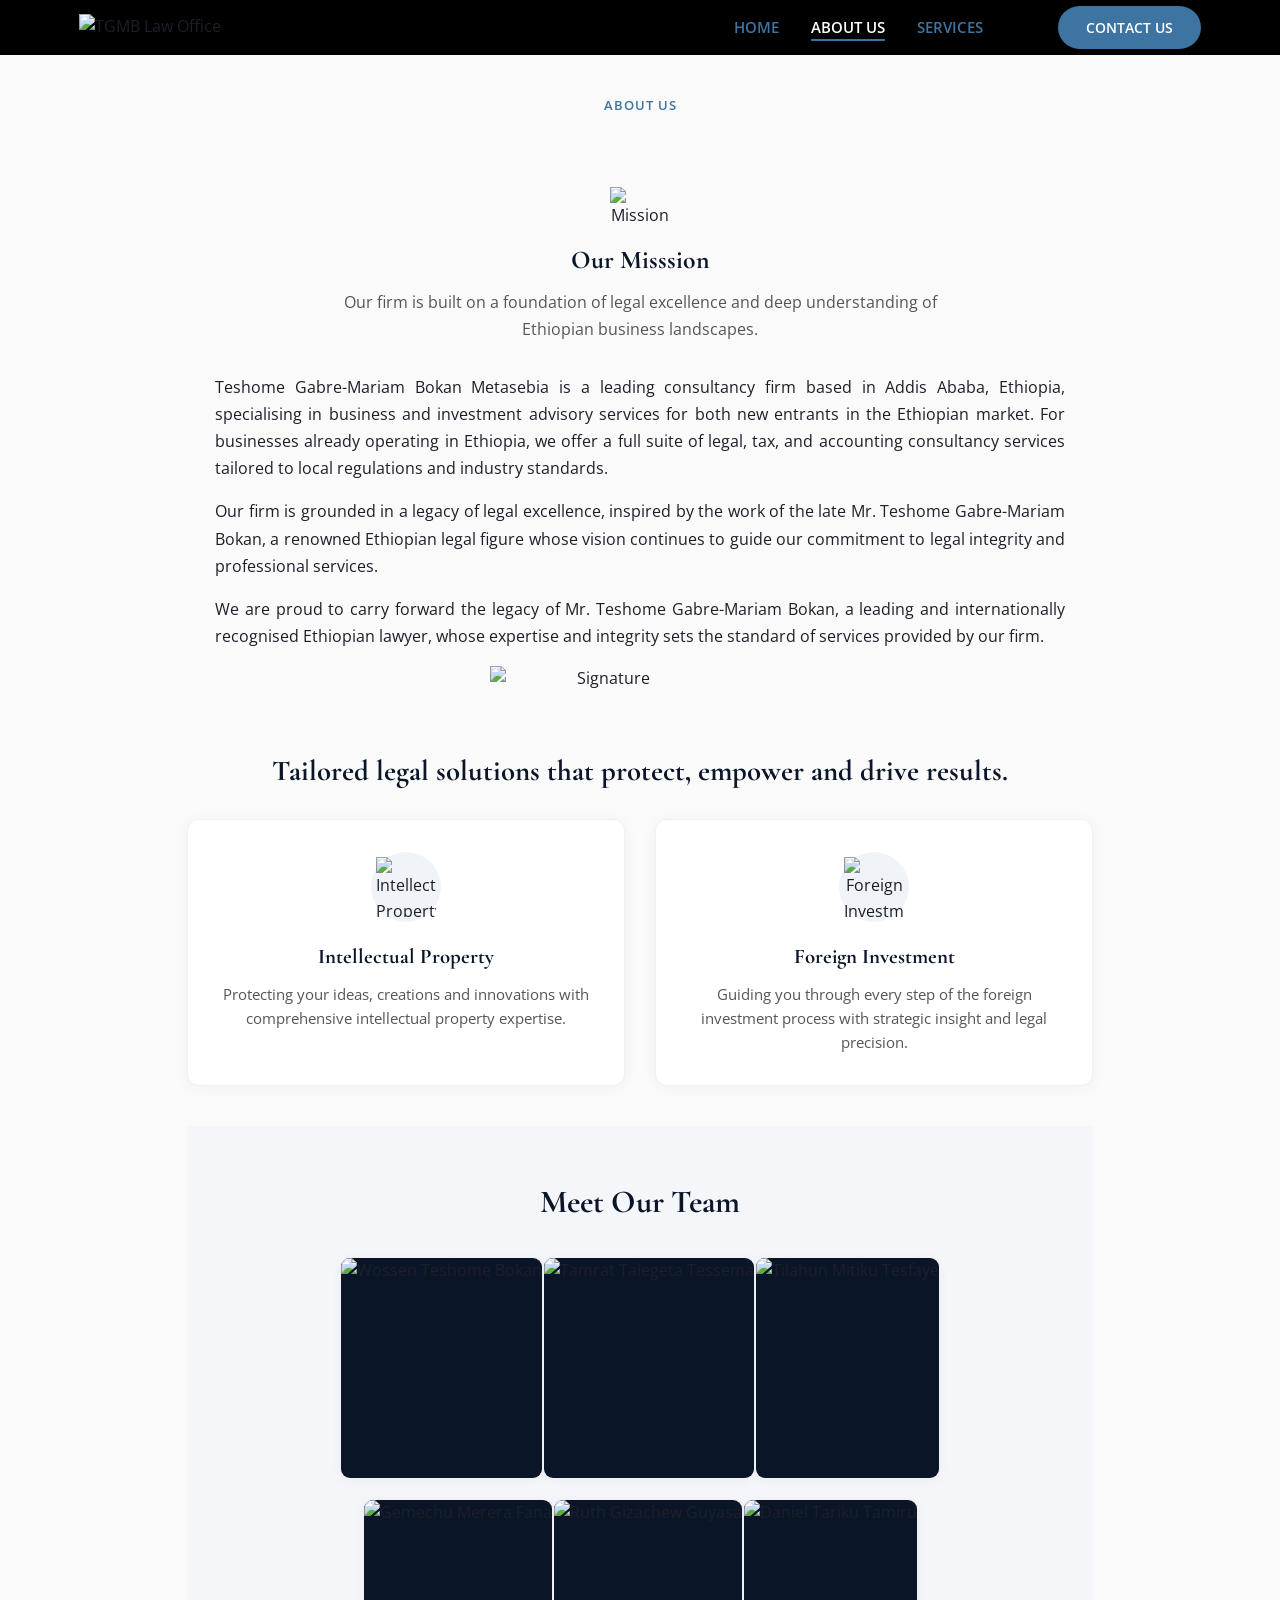
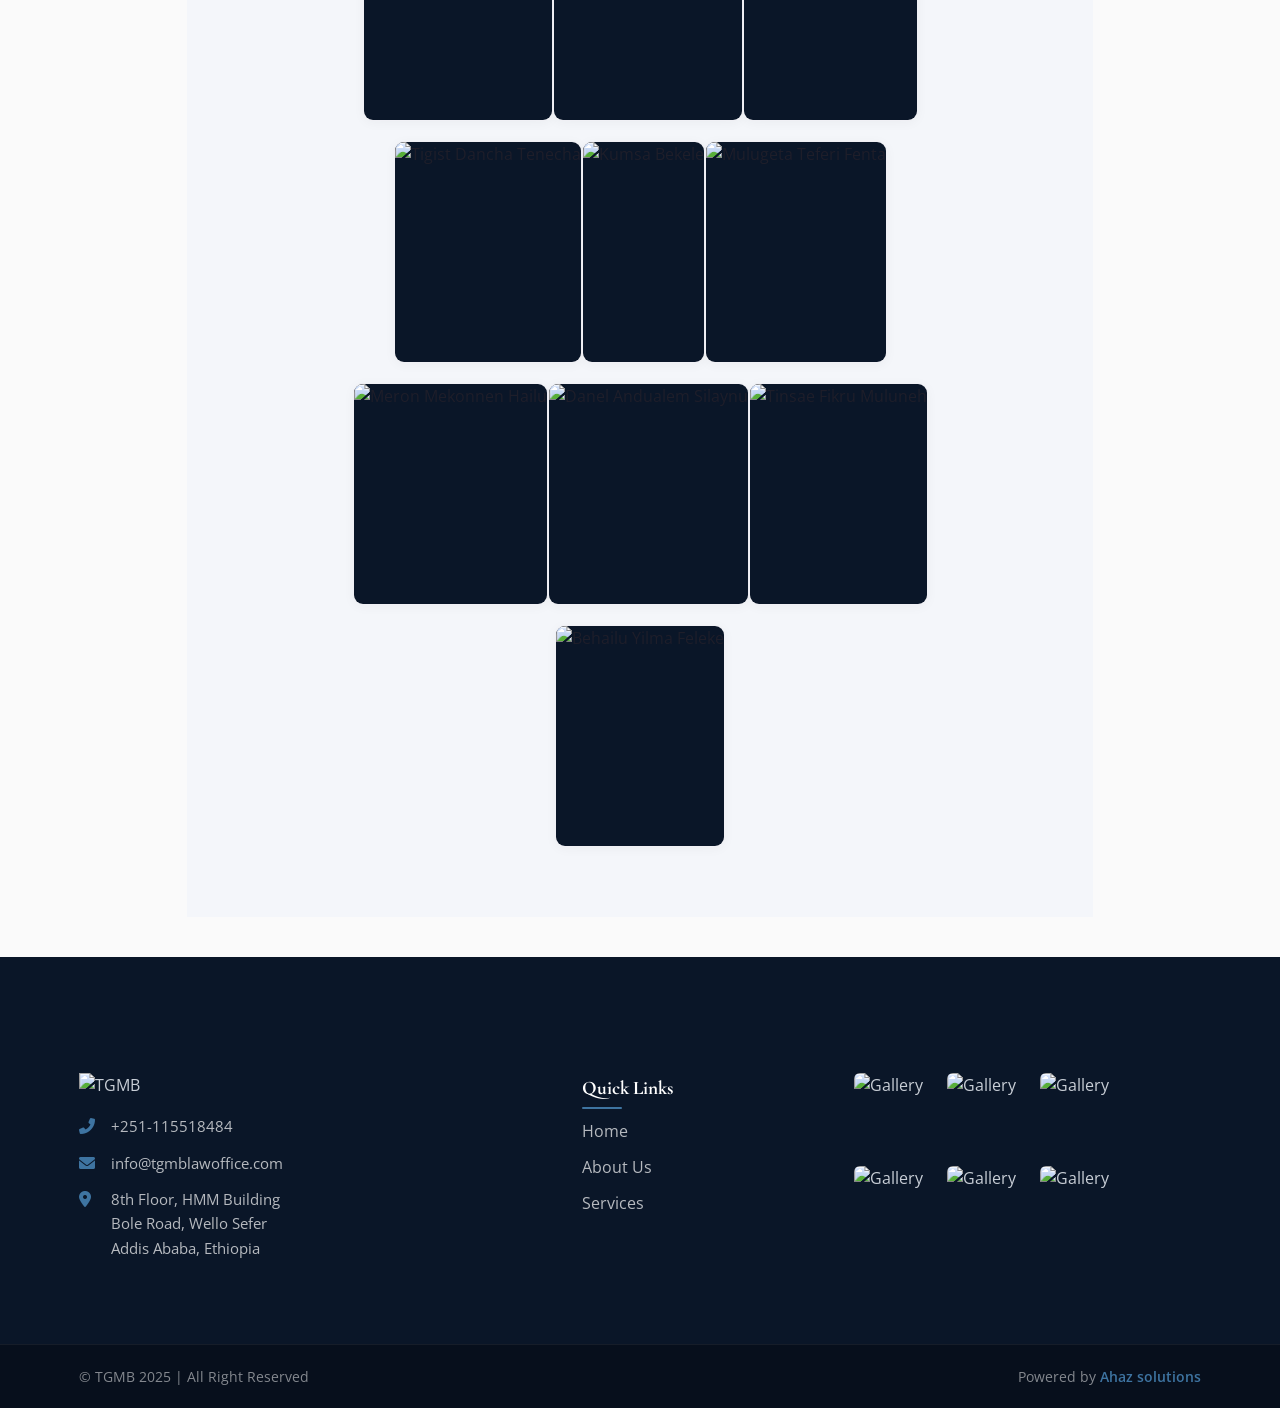
==== about.html @ 6c43644c "initial commit" ====
<!DOCTYPE html>
<html lang="en">
<head>
    <meta charset="UTF-8" />
    <meta name="viewport" content="width=device-width, initial-scale=1.0" />
    <title>About Us – TGMB Law Office</title>

    <!-- Google Fonts -->
    <link rel="preconnect" href="https://fonts.googleapis.com" />
    <link rel="preconnect" href="https://fonts.gstatic.com" crossorigin />
    <link href="https://fonts.googleapis.com/css2?family=Open+Sans:wght@400;600&family=Cormorant+Garamond:wght@500;600;700&display=swap" rel="stylesheet" />

    <!-- Font Awesome -->
    <link rel="stylesheet" href="https://cdnjs.cloudflare.com/ajax/libs/font-awesome/6.0.0-beta3/css/all.min.css" />

    <!-- Flaticon -->
    <link rel="stylesheet" href="http://tgmblawoffice.com/wp-content/plugins/themedraft-core/elementor-widgets/assets/fonts/flaticon.css" />

    <!-- Main Styles (shared) -->
    <link rel="stylesheet" href="assets/css/style.css" />

    <style>
        /* ==========================================================
           ABOUT PAGE – ALL STYLES (no inline CSS)
           ========================================================== */

        /* ---- Main content area ---- */
        .about-content-area {
            padding: 40px 0;
        }

        /* ---- Mission section ---- */
        .mission-section {
            margin-bottom: 40px;
        }
        .mission-header {
            text-align: center;
            margin-bottom: 20px;
        }
        .mission-header .subtitle {
            color: #3e74a1;
            font-weight: 600;
            text-transform: uppercase;
            letter-spacing: 1px;
            font-size: 0.8rem;
            margin-bottom: 0;
        }
        .mission-header .title {
            font-family: 'Cormorant Garamond', serif;
            font-weight: 700;
            font-size: 2rem;
            margin-top: 0;
            color: #0a1628;
        }
        .mission-icon-wrapper {
            text-align: center;
            max-width: 700px;
            margin: 0 auto 30px;
        }
        .mission-icon-wrapper img {
            max-width: 60px;
            margin-bottom: 12px;
        }
        .mission-icon-wrapper h2 {
            font-family: 'Cormorant Garamond', serif;
            font-weight: 700;
            font-size: 1.6rem;
            color: #0a1628;
            margin-bottom: 8px;
        }
        .mission-icon-wrapper p {
            color: #555;
            font-size: 1rem;
        }
        .mission-text {
            max-width: 850px;
            margin: 0 auto;
        }
        .mission-text p {
            margin-bottom: 16px;
            line-height: 1.7;
        }
        .mission-signature {
            text-align: center;
            margin-top: 20px;
        }
        .mission-signature img {
            max-width: 160px;
        }

        /* ---- Legal Practice heading ---- */
        .legal-practice-heading {
            text-align: center;
            margin-bottom: 30px;
        }
        .legal-practice-heading h6 {
            color: #3e74a1;
            font-weight: 600;
            text-transform: uppercase;
            letter-spacing: 1px;
            font-size: 0.8rem;
            margin-bottom: 4px;
        }
        .legal-practice-heading h2 {
            font-family: 'Cormorant Garamond', serif;
            font-weight: 700;
            font-size: 1.8rem;
            color: #0a1628;
            margin-top: 0;
            line-height: 1.3;
        }

        /* ---- Service Boxes ---- */
        .td-single-service-box {
            display: flex;
            align-items: center;
            gap: 16px;
            padding: 20px 24px;
            background: #ffffff;
            border-radius: 10px;
            box-shadow: 0 2px 12px rgba(0,0,0,0.04);
            border: 1px solid #f0f0f5;
            margin-bottom: 20px;
            transition: all 0.3s ease;
            min-height: 80px;
        }
        .td-single-service-box:hover {
            transform: translateY(-3px);
            box-shadow: 0 8px 30px rgba(0,0,0,0.06);
        }
        .service-box-icon {
            flex-shrink: 0;
            width: 50px;
            height: 50px;
            display: flex;
            align-items: center;
            justify-content: center;
        }
        .service-box-icon img {
            width: 42px;
            height: 42px;
            object-fit: contain;
            display: block;
        }
        /* Hide hexagon background */
        .background-icon {
            display: none !important;
        }
        .service-box-main-icon {
            position: relative;
            z-index: 1;
        }
        .service-content {
            flex: 1;
        }
        .td-service-title {
            font-family: 'Cormorant Garamond', serif;
            font-weight: 700;
            font-size: 1.15rem;
            color: #0a1628;
            margin-bottom: 2px;
        }
        .service-desc p {
            color: #555;
            font-size: 0.9rem;
            line-height: 1.5;
            margin: 0;
        }

        /* ---- Team Section ---- */
        .team-section-compact {
            background: #f4f6fa;
            padding: 50px 0;
        }
        .team-section-compact .section-title {
            font-family: 'Cormorant Garamond', serif;
            font-weight: 700;
            font-size: 2rem;
            text-align: center;
            margin-bottom: 30px;
            color: #0a1628;
        }

        .team-card-compact {
            background: #ffffff;
            border-radius: 10px;
            overflow: hidden;
            box-shadow: 0 2px 12px rgba(0,0,0,0.04);
            border: 1px solid #f0f0f5;
            transition: all 0.3s ease;
            margin-bottom: 20px;
        }
        .team-card-compact:hover {
            transform: translateY(-3px);
            box-shadow: 0 8px 30px rgba(0,0,0,0.06);
        }
        .team-card-compact .profile-image-card {
            position: relative;
            overflow: hidden;
            background: #0a1628;
        }
        .team-card-compact .profile-image-card img {
            width: 100%;
            height: 220px;
            object-fit: cover;
            display: block;
            transition: transform 0.4s ease;
        }
        .team-card-compact:hover .profile-image-card img {
            transform: scale(1.03);
        }
        .team-card-compact .hover-area {
            position: absolute;
            top: 0;
            left: 0;
            right: 0;
            bottom: 0;
            background: rgba(10, 22, 40, 0.88);
            display: flex;
            align-items: center;
            justify-content: center;
            opacity: 0;
            transition: opacity 0.35s ease;
            padding: 16px;
            text-align: center;
        }
        .team-card-compact:hover .hover-area {
            opacity: 1;
        }
        .team-card-compact .profile-body {
            max-height: 100%;
            overflow-y: auto;
            padding: 2px 0;
        }
        .team-card-compact .profile-body::-webkit-scrollbar {
            width: 2px;
        }
        .team-card-compact .profile-body::-webkit-scrollbar-thumb {
            background: #3e74a1;
            border-radius: 10px;
        }
        .team-card-compact .profile-title {
            font-family: 'Cormorant Garamond', serif;
            font-weight: 700;
            font-size: 0.95rem;
            margin-bottom: 2px;
        }
        .team-card-compact .profile-title a {
            color: #ffffff !important;
            text-transform: uppercase;
            text-decoration: none;
        }
        .team-card-compact .profile-title a:hover {
            color: #3e74a1 !important;
        }
        .team-card-compact .profile-designation {
            color: #3e74a1;
            text-transform: uppercase;
            font-weight: 600;
            font-size: 0.65rem;
            letter-spacing: 0.5px;
            margin: 2px 0 6px;
        }
        .team-card-compact .profile-content {
            color: rgba(255, 255, 255, 0.88);
            font-size: 0.78rem;
            text-align: justify;
            line-height: 1.5;
            max-height: 110px;
            overflow-y: auto;
            padding-right: 4px;
        }

        /* ---- Degree pseudo-elements ---- */
        #tamrat2-id .profile-title a {
            display: inline-block;
            color: transparent !important;
            position: relative;
            text-transform: none !important;
        }
        #tamrat2-id .profile-title a::before {
            content: "PhD";
            display: block;
            font-size: 11px;
            margin-left: 180px;
            position: relative;
            top: 36px;
            color: #ffffff;
        }
        #tamrat2-id .profile-title a::after {
            content: "ASST. PROFESSOR";
            display: block;
            margin-top: -12px;
            color: #3e74a1;
            font-size: 0.6rem;
            font-weight: 600;
            letter-spacing: 0.5px;
        }
        #ruth2-id .profile-title a {
            display: inline-block;
            color: transparent !important;
            position: relative;
            text-transform: none !important;
        }
        #ruth2-id .profile-title a::before {
            content: "JD";
            display: block;
            font-size: 12px;
            margin-left: 220px;
            position: relative;
            top: 35px;
            color: #ffffff;
        }

        /* ---- Responsive ---- */
        @media (max-width: 768px) {
            .td-single-service-box {
                flex-direction: column;
                align-items: center;
                text-align: center;
                padding: 20px 16px;
            }
            .service-box-icon {
                margin-bottom: 6px;
            }
            .team-card-compact .profile-image-card img {
                height: 180px;
            }
            #tamrat2-id .profile-title a::before {
                font-size: 8px;
                margin-left: 100px;
                top: 28px;
            }
            #ruth2-id .profile-title a::before {
                font-size: 8px;
                margin-left: 110px;
                top: 28px;
            }
            .team-card-compact .profile-content {
                max-height: 90px;
                font-size: 0.72rem;
            }
        }
        @media (max-width: 480px) {
            .team-card-compact .profile-image-card img {
                height: 150px;
            }
            .team-card-compact .profile-title {
                font-size: 0.8rem;
            }
        }
    </style>
</head>
<body>
<div id="page" class="site header-style-two">

    <!-- ===== HEADER INJECTION POINT ===== -->
    <div id="header-container"></div>

    <!-- ==========================================================
    MAIN CONTENT (no inline styles)
    ========================================================== -->
    <div id="primary" class="content-area page-content-area layout-full-width about-content-area">
        <div class="container">
            <div class="row">
                <div class="col-lg-12">

                    <!-- ===== SECTION: About Us / Mission ===== -->
                    <section class="mission-section">
                        <div class="mission-header">
                            <h6 class="subtitle">About Us</h6>
                            <h2 class="title">&nbsp;</h2>
                        </div>

                        <div class="mission-icon-wrapper" style="text-align: center; max-width: 700px; margin: 0 auto 30px;">
    <img src="http://tgmblawoffice.com/wp-content/uploads/2020/03/target.png" alt="Mission" style="display: block; margin: 0 auto 12px; max-width: 60px;" />
    <h2 style="font-family: 'Cormorant Garamond', serif; font-weight: 700; font-size: 1.6rem; color: #0a1628; margin-bottom: 8px;">Our Misssion</h2>
    <p style="color: #555; font-size: 1rem; line-height: 1.7; max-width: 600px; margin: 0 auto;">Our firm is built on a foundation of legal excellence and deep understanding of Ethiopian business landscapes.</p>
</div>

                     <div class="mission-text" style="text-align: justify; max-width: 850px; margin: 0 auto;">
    <p>Teshome Gabre-Mariam Bokan Metasebia is a leading consultancy firm based in Addis Ababa, Ethiopia, specialising in business and investment advisory services for both new entrants in the Ethiopian market. For businesses already operating in Ethiopia, we offer a full suite of legal, tax, and accounting consultancy services tailored to local regulations and industry standards.</p>
    <p>Our firm is grounded in a legacy of legal excellence, inspired by the work of the late Mr. Teshome Gabre-Mariam Bokan, a renowned Ethiopian legal figure whose vision continues to guide our commitment to legal integrity and professional services.</p>
    <p>We are proud to carry forward the legacy of Mr. Teshome Gabre-Mariam Bokan, a leading and internationally recognised Ethiopian lawyer, whose expertise and integrity sets the standard of services provided by our firm.</p>
</div>

                        <div class="mission-signature" style="text-align: right; max-width: 300px; margin: 0 auto 30px;">
                            <img src="http://tgmblawoffice.com/wp-content/uploads/2024/07/cropped-signature.png" alt="Signature" />
                        </div>
                    </section>

                    <!-- ==========================================================
                    LEGAL PRACTICE SECTION
                    ========================================================== -->
                    <section class="legal-practice-section">
                        <!-- Headline -->
                        <div class="legal-practice-heading">
                            <h2>Tailored legal solutions that protect, empower and drive results.</h2>
                        </div>

                        <!-- Two Service Boxes Side by Side -->
                        <div class="services-row">
                            <!-- Intellectual Property -->
                            <div class="service-box">
                                <div class="service-icon">
                                    <img src="http://tgmblawoffice.com/wp-content/uploads/2025/05/intellectual-property.png" alt="Intellectual Property Icon" />
                                </div>
                                <h3 class="service-title">Intellectual Property</h3>
                                <p class="service-desc">Protecting your ideas, creations and innovations with comprehensive intellectual property expertise.</p>
                            </div>

                            <!-- Foreign Investment -->
                            <div class="service-box">
                                <div class="service-icon">
                                    <img src="http://tgmblawoffice.com/wp-content/uploads/2025/05/foreign-investment.png" alt="Foreign Investment Icon" />
                                </div>
                                <h3 class="service-title">Foreign Investment</h3>
                                <p class="service-desc">Guiding you through every step of the foreign investment process with strategic insight and legal precision.</p>
                            </div>
                        </div>
                    </section>

                    <!-- ===== SECTION: Meet Our Team ===== -->
                    <section class="team-section-compact">
                        <h2 class="section-title">Meet Our Team</h2>

                        <!-- Row 1: Wossen, Tamrat, Tilahun -->
                        <div class="row">
                            <div class="col-lg-4 col-md-6">
                                <div class="team-card-compact">
                                    <div class="profile-image-card">
                                        <img src="http://tgmblawoffice.com/wp-content/uploads/2025/08/photo_2025-08-03_21-15-14-1.jpg" alt="Wossen Teshome Bokan" />
                                        <div class="hover-area">
                                            <div class="profile-body">
                                                <h2 class="profile-title"><a href="#">WOSSEN TESHOME BOKAN</a></h2>
                                                <p class="profile-designation">Managing Director</p>
                                                <p class="profile-content">Wossen Teshome Bokan is a leading intellectual property and corporate lawyer with a law degree from the University of London and over 25 years of experience.</p>
                                            </div>
                                        </div>
                                    </div>
                                </div>
                            </div>
                            <div class="col-lg-4 col-md-6">
                                <div class="team-card-compact" id="tamrat2-id">
                                    <div class="profile-image-card">
                                        <img src="http://tgmblawoffice.com/wp-content/uploads/2024/07/senior-attorny-1024x683.jpg" alt="Tamrat Talegeta Tessema" />
                                        <div class="hover-area">
                                            <div class="profile-body">
                                                <h2 class="profile-title"><a href="#">TAMRAT TALEGETA TESSEMA</a></h2>
                                                <p class="profile-designation">Senior Attorney</p>
                                                <p class="profile-content">Tamrat Talegeta Tessema  is an Assistant Professor of Law of Arsi University and practices corporate law, M&A, litigation, tax, banking and insurance.</p>
                                            </div>
                                        </div>
                                    </div>
                                </div>
                            </div>
                            <div class="col-lg-4 col-md-6">
                                <div class="team-card-compact">
                                    <div class="profile-image-card">
                                        <img src="http://tgmblawoffice.com/wp-content/uploads/2024/07/litigation-lawyeer-e1746116012445.jpg" alt="Tilahun Mitiku Tesfaye" />
                                        <div class="hover-area">
                                            <div class="profile-body">
                                                <h2 class="profile-title"><a href="#">TILAHUN MITIKU TESFAYE</a></h2>
                                                <p class="profile-designation">SENIOR Litigation Lawyer</p>
                                                <p class="profile-content">Former presiding judge in civil, commercial, and penal divisions. Over 20 years of private practice experience.</p>
                                            </div>
                                        </div>
                                    </div>
                                </div>
                            </div>
                        </div>

                        <!-- Row 2: Gemechu, Ruth, Daniel -->
                        <div class="row">
                            <div class="col-lg-4 col-md-6">
                                <div class="team-card-compact">
                                    <div class="profile-image-card">
                                        <img src="http://tgmblawoffice.com/wp-content/uploads/2024/07/corporate-lawyer.jpg" alt="Gemechu Merera Fana" />
                                        <div class="hover-area">
                                            <div class="profile-body">
                                                <h2 class="profile-title"><a href="#">GEMECHU MERERA FANA</a></h2>
                                                <p class="profile-designation">Corporate Lawyer</p>
                                                <p class="profile-content">Former judge at the Federal Tax Appeal Commission. Member of the National Technical Committee for the revision of the Commercial Code.</p>
                                            </div>
                                        </div>
                                    </div>
                                </div>
                            </div>
                            <div class="col-lg-4 col-md-6">
                                <div class="team-card-compact" id="ruth2-id">
                                    <div class="profile-image-card">
                                        <img src="http://tgmblawoffice.com/wp-content/uploads/2024/07/cosultant-e1746115980244-1024x682.jpg" alt="Ruth Gizachew Guyasa" />
                                        <div class="hover-area">
                                            <div class="profile-body">
                                                <h2 class="profile-title" ><a href="#">RUTH GIZACHEW GUYASA</a></h2>
                                                <p class="profile-designation">Consultant</p>
                                                <p class="profile-content">JD from University of Pittsburgh. Specialises in corporate, tax, and mergers & acquisitions.</p>
                                            </div>
                                        </div>
                                    </div>
                                </div>
                            </div>
                            <div class="col-lg-4 col-md-6">
                                <div class="team-card-compact">
                                    <div class="profile-image-card">
                                        <img src="http://tgmblawoffice.com/wp-content/uploads/2024/07/lawyerB.jpg" alt="Daniel Tariku Tamiru" />
                                        <div class="hover-area">
                                            <div class="profile-body">
                                                <h2 class="profile-title"><a href="#">DANIEL TARIKU TAMIRU</a></h2>
                                                <p class="profile-designation">SENIOR ASSOCIATE</p>
                                                <p class="profile-content">LLM in Business Law from Addis Ababa University. Expert in intellectual property, corporate, and investment law.</p>
                                            </div>
                                        </div>
                                    </div>
                                </div>
                            </div>
                        </div>

                        <!-- Row 3: Tigist, Kumsa, Mulugeta -->
                        <div class="row">
                            <div class="col-lg-4 col-md-6">
                                <div class="team-card-compact">
                                    <div class="profile-image-card">
                                        <img src="http://tgmblawoffice.com/wp-content/uploads/2025/06/photo_2_2025-06-14_23-55-28-e1749934902242.jpg" alt="Tigist Dancha Tenecha" />
                                        <div class="hover-area">
                                            <div class="profile-body">
                                                <h2 class="profile-title"><a href="#">TIGIST DANCHA TENECHA</a></h2>
                                                <p class="profile-designation">Associate Lawyer</p>
                                                <p class="profile-content">LLB from Addis Ababa University. MBA from Yardstick International College. Dedicated to Intellectual Property and corporate law.</p>
                                            </div>
                                        </div>
                                    </div>
                                </div>
                            </div>
                            <div class="col-lg-4 col-md-6">
                                <div class="team-card-compact">
                                    <div class="profile-image-card">
                                        <img src="http://tgmblawoffice.com/wp-content/uploads/2025/05/photo_2019-12-24_16-29-41-2-e1746116330493.jpg" alt="Kumsa Bekele" />
                                        <div class="hover-area">
                                            <div class="profile-body">
                                                <h2 class="profile-title"><a href="#">KUMSA BEKELE</a></h2>
                                                <p class="profile-designation">RECORD &amp; MARKETING MANAGER</p>
                                                <p class="profile-content">BA in Sociology from California State University. Manages data, archives, and marketing for the firm.</p>
                                            </div>
                                        </div>
                                    </div>
                                </div>
                            </div>
                            <div class="col-lg-4 col-md-6">
                                <div class="team-card-compact">
                                    <div class="profile-image-card">
                                        <img src="http://tgmblawoffice.com/wp-content/uploads/2025/05/photo_2019-12-24_16-29-41-1024x682.jpg" alt="Mulugeta Teferi Fenta" />
                                        <div class="hover-area">
                                            <div class="profile-body">
                                                <h2 class="profile-title"><a href="#">MULUGETA TEFERI FENTA</a></h2>
                                                <p class="profile-designation">Finance</p>
                                                <p class="profile-content">Accountant and financial officer with over a decade of experience at the firm.</p>
                                            </div>
                                        </div>
                                    </div>
                                </div>
                            </div>
                        </div>

                        <!-- Row 4: Meron, Danel, Tinsae, Behailu -->
                        <div class="row">
                            <div class="col-lg-4 col-md-6">
                                <div class="team-card-compact">
                                    <div class="profile-image-card">
                                        <img src="http://tgmblawoffice.com/wp-content/uploads/2025/05/photo_2019-12-24_16-29-44-2-e1746116491518.jpg" alt="Meron Mekonnen Hailu" />
                                        <div class="hover-area">
                                            <div class="profile-body">
                                                <h2 class="profile-title"><a href="#">MERON MEKONNEN HAILU</a></h2>
                                                <p class="profile-designation">General Manager</p>
                                                <p class="profile-content">18 years with the firm. Manages client relations and billing. Holds a degree in Business Management.</p>
                                            </div>
                                        </div>
                                    </div>
                                </div>
                            </div>
                            <div class="col-lg-4 col-md-6">
                                <div class="team-card-compact">
                                    <div class="profile-image-card">
                                        <img src="http://tgmblawoffice.com/wp-content/uploads/2025/05/photo_2019-12-24_16-29-41-3-1024x682.jpg" alt="Danel Andualem Silaynu" />
                                        <div class="hover-area">
                                            <div class="profile-body">
                                                <h2 class="profile-title"><a href="#">DANEL ANDUALEM SILAYNU</a></h2>
                                                <p class="profile-designation">LIAISON OFFICER</p>
                                                <p class="profile-content">Handles court filings, governmental office liaison, and ensures timely processing of paperwork.</p>
                                            </div>
                                        </div>
                                    </div>
                                </div>
                            </div>
                            <div class="col-lg-4 col-md-6">
                                <div class="team-card-compact">
                                    <div class="profile-image-card">
                                        <img src="http://tgmblawoffice.com/wp-content/uploads/2025/06/photo_4_2025-06-14_23-55-28-e1749934925940.jpg" alt="Tinsae Fikru Muluneh" />
                                        <div class="hover-area">
                                            <div class="profile-body">
                                                <h2 class="profile-title"><a href="#">TINSAE FIKRU MULUNEH</a></h2>
                                                <p class="profile-designation">PARALEGAL</p>
                                                <p class="profile-content">Trained legal assistant. Handles English-Amharic translations, IP formality verifications, and general lawyer support.</p>
                                            </div>
                                        </div>
                                    </div>
                                </div>
                            </div>
                        </div>
                        <div class="row">
                            <div class="col-lg-4 col-md-6">
                                <div class="team-card-compact">
                                    <div class="profile-image-card">
                                        <img src="http://tgmblawoffice.com/wp-content/uploads/2025/06/photo_3_2025-06-14_23-55-28-e1749934977629-1024x682.jpg" alt="Behailu Yilma Feleke" />
                                        <div class="hover-area">
                                            <div class="profile-body">
                                                <h2 class="profile-title"><a href="#">BEHAILU YILMA FELEKE</a></h2>
                                                <p class="profile-designation">PA &amp; LEAD MARKET INVESTIGATOR</p>
                                                <p class="profile-content">Personal Assistant to the Managing Partner. Leads market investigation team with deep knowledge of Addis Ababa.</p>
                                            </div>
                                        </div>
                                    </div>
                                </div>
                            </div>
                        </div>

                    </section>

                </div>
            </div>
        </div>
    </div>

    <!-- ===== FOOTER INJECTION POINT ===== -->
    <div id="footer-container"></div>

</div><!-- #page -->

<script src="assets/js/main.js"></script>
</body>
</html>
---- assets/css/style.css ----
/* ============================================================
   RESET & VARIABLES (exact from source)
   ============================================================ */
* {
    margin: 0;
    padding: 0;
    box-sizing: border-box;
}

:root {
    --primary: #3e74a1;
    --primary-dark: #2a4f72;
    --dark: #000000;
    --dark-bg: #0a1628;
    --white: #ffffff;
    --gray-bg: #f8fafc;
    --text-muted: #555555;
}

html {
    scroll-behavior: smooth;
}

body {
    font-family: 'Open Sans', sans-serif;
    font-weight: 400;
    color: #1e1e2a;
    background: #fafafa;
    line-height: 1.6;
}

a {
    text-decoration: none;
    color: inherit;
    transition: all 0.3s ease;
}

img {
    max-width: 100%;
    height: auto;
    display: block;
}

.container {
    max-width: 1170px;
    margin: 0 auto;
    padding: 0 24px;
}

.row {
    display: flex;
    flex-wrap: wrap;
    justify-content: center;
}

.col-lg-2 { flex: 0 0 16.66%; max-width: 16.66%; }
.col-lg-10 { flex: 0 0 83.33%; max-width: 83.33%; }
.col-sm-4 { flex: 0 0 33.33%; max-width: 33.33%; }
.col-sm-8 { flex: 0 0 66.66%; max-width: 66.66%; }
.col-7 { flex: 0 0 58.33%; max-width: 58.33%; }
.col-5 { flex: 0 0 41.66%; max-width: 41.66%; }

.text-right { text-align: right; }

/* ============================================================
   HEADER (exact: black bg, blue nav links)
   ============================================================ */
/* ============================================================
   HEADER – FIX NAV & BUTTON POSITION
   ============================================================ */
.header-nav-and-buttons {
    display: flex;
    align-items: center;
    justify-content: space-between;  /* pushes nav left, button right */
    width: 100%;
    gap: 20px;
}

.main-navigation {
    flex: 1;  /* allows nav to take available space */
}

.main-navigation ul {
    display: flex;
    align-items: center;
    gap: 32px;
    list-style: none;
    margin: 0;
    padding: 0;
}

.header-buttons-area {
    flex-shrink: 0;  /* prevents the button from shrinking */
}

.header-buttons-wrapper ul {
    display: flex;
    align-items: center;
    gap: 16px;
    list-style: none;
    margin: 0;
    padding: 0;
}

/* Ensure the mobile menu trigger is hidden on desktop */
.mobile-menu-trigger {
    display: none;
    flex-direction: column;
    gap: 5px;
    cursor: pointer;
    padding: 6px;
    background: none;
    border: none;
}

.mobile-menu-trigger span {
    display: block;
    width: 28px;
    height: 3px;
    background: #ffffff;
    border-radius: 4px;
    transition: all 0.3s;
}
   .header-area {
    background-color: #000 !important;
}

.menu-container-wrapper {
    background-color: #000;
}

.header-style-two .logo-column:before {
    background-color: #000;
}

.logo-wrap img {
    max-width: 320px !important;
    height: auto !important;
    margin: 8px 0;
}

.main-menu-area {
    background-color: #000000 !important;
    padding: 6px 0;
}

.main-navigation ul {
    list-style: none;
    display: flex;
    align-items: center;
    gap: 32px;
    margin: 0;
    padding: 0;
}

.main-navigation ul li a {
    color: #3e74a1;
    font-weight: 600;
    font-size: 0.95rem;
    transition: color 0.3s;
    position: relative;
}

.main-navigation ul li a:hover,
.main-navigation ul li a.active {
    color: #ffffff;
}

.main-navigation ul li a::after {
    content: '';
    position: absolute;
    bottom: -4px;
    left: 0;
    width: 0;
    height: 2px;
    background: #3e74a1;
    transition: width 0.3s;
}

.main-navigation ul li a:hover::after,
.main-navigation ul li a.active::after {
    width: 100%;
}

.header-buttons-wrapper ul {
    list-style: none;
    display: flex;
    align-items: center;
    gap: 20px;
}

.td_button.td_header_cta {
    background: #3e74a1;
    color: #fff !important;
    padding: 10px 28px;
    border-radius: 30px;
    font-weight: 600;
    font-size: 0.9rem;
    display: inline-block;
    border: none;
    cursor: pointer;
    transition: all 0.3s;
}

.td_button.td_header_cta:hover {
    background: #2a4f72;
    transform: scale(1.02);
}

.mobile-menu-trigger {
    display: none;
    flex-direction: column;
    gap: 5px;
    cursor: pointer;
    padding: 6px;
}

.mobile-menu-trigger span {
    display: block;
    width: 28px;
    height: 3px;
    background: #ffffff;
    border-radius: 4px;
    transition: all 0.3s;
}

/* ============================================================
   HERO (exact image, overlay, scroll down)
   ============================================================ */
/* ============================================================
   HERO (exact Prime Slider layout)
   ============================================================ */
.hero {
    position: relative;
    min-height: 800px;
    overflow: hidden;
    background: #0a1628;
}

/* Background Image */
.hero-background {
    position: absolute;
    top: 0;
    left: 0;
    right: 0;
    bottom: 0;
    background-size: cover;
    background-position: center;
    background-repeat: no-repeat;
}

.hero-overlay {
    position: absolute;
    top: 0;
    left: 0;
    right: 0;
    bottom: 0;
    background: rgba(0, 0, 0, 0.5);
    mix-blend-mode: multiply;
}

/* Content Wrapper – shifted left + up */
.bdt-prime-slider-wrapper {
    position: relative;
    z-index: 2;
    display: flex;
    align-items: center;
    justify-content: flex-start;  /* left-aligned */
    min-height: 800px;
    padding-bottom: 420px !important;  /* shifts content UP */
    padding-right: 400px !important;   /* shifts content LEFT */
    padding-left: 60px;               /* keeps some breathing room */
}

.bdt-prime-slider-content {
    max-width: 780px;
    width: 100%;
}

.bdt-prime-slider-desc {
    color: #ffffff;
}

.bdt-title-tag {
    font-family: 'Cormorant Garamond', serif;
    font-weight: 700;
    font-size: 3.6rem;
    line-height: 1.15;
    margin-bottom: 30px;
    color: #ffffff;
    letter-spacing: 1px;
}

/* Learn More Button */
.bdt-btn-wrapper {
    display: block;
}

.bdt-slide-btn {
    display: inline-flex;
    align-items: center;
    gap: 12px;
    background: transparent;
    color: #ffffff;
    padding: 14px 36px;
    border: 2px solid rgba(255, 255, 255, 0.3);
    border-radius: 50px;
    font-weight: 600;
    font-size: 1rem;
    transition: all 0.3s ease;
    cursor: pointer;
    text-decoration: none;
}

.bdt-slide-btn:hover {
    background: rgba(255, 255, 255, 0.08);
    border-color: #3e74a1;
    transform: translateY(-3px);
    color: #ffffff;
}

.bdt-slide-btn-icon {
    display: inline-flex;
    align-items: center;
}

.bdt-slide-btn-icon i {
    font-size: 1.1rem;
    margin-left: 4px;
}

/* Scroll Down – centered at bottom */
.bdt-scroll-down-wrapper {
    position: absolute;
    bottom: 30px;
    left: 50%;
    transform: translateX(-50%);
    z-index: 3;
}

.bdt-scroll-down {
    display: flex;
    flex-direction: column;
    align-items: center;
    gap: 4px;
    color: rgba(255, 255, 255, 0.6);
    font-size: 0.8rem;
    letter-spacing: 1px;
    text-decoration: none;
    animation: bounce 2s infinite;
}

.bdt-scroll-down:hover {
    color: rgba(255, 255, 255, 0.9);
}

.bdt-scroll-icon svg {
    display: block;
    width: 24px;
    height: 24px;
}

.bdt-scroll-down-text {
    font-weight: 500;
}

@keyframes bounce {
    0%, 100% { transform: translateY(0); }
    50% { transform: translateY(6px); }
}

/* ============================================================
   RESPONSIVE: Hero
   ============================================================ */
@media (max-width: 992px) {
    .bdt-prime-slider-wrapper {
        padding-right: 200px !important;
        padding-left: 40px;
    }
    .bdt-title-tag {
        font-size: 2.8rem;
    }
}

@media (max-width: 768px) {
    .bdt-prime-slider-wrapper {
        padding-bottom: 300px !important;
        padding-right: 20px !important;
        padding-left: 20px;
        justify-content: center; /* center on mobile */
        text-align: center;
    }
    .bdt-title-tag {
        font-size: 2rem;
    }
    .bdt-slide-btn {
        padding: 12px 28px;
        font-size: 0.9rem;
    }
    .bdt-scroll-down-wrapper {
        bottom: 20px;
    }
}

@media (max-width: 480px) {
    .bdt-prime-slider-wrapper {
        padding-bottom: 200px !important;
        padding-right: 10px !important;
        padding-left: 10px;
    }
    .bdt-title-tag {
        font-size: 1.6rem;
    }
}

/* ============================================================
   ABOUT (exact two columns, signature)
   ============================================================ */
<style>
    /* ==========================================================
       ABOUT PAGE – CLEAN & COMPACT (FIXED)
       ========================================================== */

    /* ---- Banner (no image) ---- */
    .banner-area {
        min-height: 200px;
        display: flex;
        align-items: center;
        background: #0a1628;
        padding: 30px 0;
    }
    .banner-title {
        font-family: 'Cormorant Garamond', serif;
        font-weight: 700;
        font-size: 2.4rem;
        color: #ffffff;
        margin-bottom: 4px;
    }
    .breadcrumb-container {
        color: rgba(255,255,255,0.6);
        font-size: 0.85rem;
    }
    .breadcrumb-container a {
        color: rgba(255,255,255,0.6);
        transition: color 0.3s;
    }
    .breadcrumb-container a:hover {
        color: #3e74a1;
    }
    .breadcrumb-container .current-item {
        color: #ffffff;
    }

    /* ---- "Tailored legal..." heading ---- */
    .legal-practice-heading {
        text-align: center;
        margin-bottom: 30px;
    }
    .legal-practice-heading h6 {
        color: #3e74a1;
        font-weight: 600;
        text-transform: uppercase;
        letter-spacing: 1.5px;
        font-size: 0.8rem;
        margin-bottom: 4px;
    }
    .legal-practice-heading h2 {
        font-family: 'Cormorant Garamond', serif;
        font-weight: 700;
        font-size: 1.8rem;
        color: #0a1628;
        margin-top: 0;
        line-height: 1.3;
        max-width: 700px;
        margin-left: auto;
        margin-right: auto;
    }

 /* ==========================================================
   LEGAL PRACTICE SECTION
   ========================================================== */
.legal-practice-section {
    padding: 20px 0 40px;
}

/* ---- Headline ---- */
.legal-practice-heading {
    text-align: center;
    margin-bottom: 40px;
}
.legal-practice-heading h2 {
    font-family: 'Cormorant Garamond', serif;
    font-weight: 700;
    font-size: 1.8rem;
    color: #0a1628;
    max-width: 750px;
    margin: 0 auto;
    line-height: 1.3;
}

/* ---- Two‑Column Row ---- */
.services-row {
    display: flex;
    gap: 30px;
    max-width: 1000px;
    margin: 0 auto;
    justify-content: center;
}

/* ---- Individual Service Box ---- */
.service-box {
    flex: 1;
    max-width: 460px;
    background: #ffffff;
    border-radius: 12px;
    padding: 32px 28px 30px;
    text-align: center;
    border: 1px solid #f0f0f5;
    box-shadow: 0 2px 16px rgba(0,0,0,0.04);
    transition: all 0.3s ease;
}
.service-box:hover {
    transform: translateY(-6px);
    box-shadow: 0 12px 40px rgba(0,0,0,0.07);
    border-color: #3e74a1;
}

/* ---- Icon (centered at top) ---- */
.service-icon {
    width: 70px;
    height: 70px;
    margin: 0 auto 16px;
    display: flex;
    align-items: center;
    justify-content: center;
    background: rgba(62, 116, 161, 0.08);
    border-radius: 50%;
}
.service-icon img {
    width: 42px;
    height: 42px;
    object-fit: contain;
    display: block;
}

/* ---- Title ---- */
.service-title {
    font-family: 'Cormorant Garamond', serif;
    font-weight: 700;
    font-size: 1.3rem;
    color: #0a1628;
    margin-bottom: 8px;
}

/* ---- Description ---- */
.service-desc {
    color: #555;
    font-size: 0.95rem;
    line-height: 1.6;
    margin: 0;
    max-width: 380px;
    margin-left: auto;
    margin-right: auto;
}

/* ==========================================================
   RESPONSIVE
   ========================================================== */
@media (max-width: 768px) {
    .services-row {
        flex-direction: column;
        align-items: center;
        gap: 20px;
        padding: 0 16px;
    }
    .service-box {
        max-width: 100%;
        width: 100%;
        padding: 28px 20px 26px;
    }
    .legal-practice-heading h2 {
        font-size: 1.4rem;
        padding: 0 16px;
    }
    .service-icon {
        width: 60px;
        height: 60px;
    }
    .service-icon img {
        width: 36px;
        height: 36px;
    }
}

    /* ---- Team Section (COMPACT) ---- */
    .team-section-compact {
        background: #f4f6fa;
        padding: 50px 0;
    }
    .team-section-compact .section-title {
        font-family: 'Cormorant Garamond', serif;
        font-weight: 700;
        font-size: 2rem;
        text-align: center;
        margin-bottom: 30px;
        color: #0a1628;
    }

    .team-card-compact {
        background: #ffffff;
        border-radius: 10px;
        overflow: hidden;
        box-shadow: 0 2px 12px rgba(0,0,0,0.04);
        border: 1px solid #f0f0f5;
        transition: all 0.3s ease;
        margin-bottom: 20px;
    }
    .team-card-compact:hover {
        transform: translateY(-3px);
        box-shadow: 0 8px 30px rgba(0,0,0,0.06);
    }
    .team-card-compact .profile-image-card {
        position: relative;
        overflow: hidden;
        background: #0a1628;
    }
    .team-card-compact .profile-image-card img {
        width: 100%;
        height: 220px;
        object-fit: cover;
        display: block;
        transition: transform 0.4s ease;
    }
    .team-card-compact:hover .profile-image-card img {
        transform: scale(1.03);
    }
    .team-card-compact .hover-area {
        position: absolute;
        top: 0;
        left: 0;
        right: 0;
        bottom: 0;
        background: rgba(10, 22, 40, 0.88);
        display: flex;
        align-items: center;
        justify-content: center;
        opacity: 0;
        transition: opacity 0.35s ease;
        padding: 16px;
        text-align: center;
    }
    .team-card-compact:hover .hover-area {
        opacity: 1;
    }
    .team-card-compact .profile-body {
        max-height: 100%;
        overflow-y: auto;
        padding: 2px 0;
    }
    .team-card-compact .profile-body::-webkit-scrollbar {
        width: 2px;
    }
    .team-card-compact .profile-body::-webkit-scrollbar-thumb {
        background: #3e74a1;
        border-radius: 10px;
    }
    .team-card-compact .profile-title {
        font-family: 'Cormorant Garamond', serif;
        font-weight: 700;
        font-size: 0.95rem;
        margin-bottom: 2px;
    }
    .team-card-compact .profile-title a {
        color: #ffffff !important;
        text-transform: uppercase;
        text-decoration: none;
    }
    .team-card-compact .profile-title a:hover {
        color: #3e74a1 !important;
    }
    .team-card-compact .profile-designation {
        color: #3e74a1;
        text-transform: uppercase;
        font-weight: 600;
        font-size: 0.65rem;
        letter-spacing: 0.5px;
        margin: 2px 0 6px;
    }
    .team-card-compact .profile-content {
        color: rgba(255, 255, 255, 0.88);
        font-size: 0.78rem;
        text-align: justify;
        line-height: 1.5;
        max-height: 110px;
        overflow-y: auto;
        padding-right: 4px;
    }

    /* ---- Degree pseudo-elements ---- */
    #tamrat2-id .profile-title a {
        display: inline-block;
        color: #ffffff !important;
        position: relative;
        text-transform: none !important;
        bottom:15px
    }
    #tamrat2-id .profile-title a::before {
        content: "PhD";
        display: block;
        font-size: 11px;
        margin-left: 180px;
        position: relative;
        top: 36px;
        color: #ffffff;
    }
    #tamrat2-id .profile-title a::after {
        content: "ASST. PROFESSOR";
        display: block;
        margin-top: -12px;
        color: #3e74a1;
        font-size: 0.6rem;
        font-weight: 600;
        letter-spacing: 0.5px;
    }
    #ruth2-id .profile-title a {
        display: inline-block;
        color: #ffffff !important;
        position: relative;
        text-transform: none !important;
    }
    #ruth2-id .profile-title a::before {
        content: "JD";
        display: block;
        font-size: 12px;
        margin-left: 220px;
        position: relative;
        top: 35px;
        color: #ffffff;
    }

    /* ---- Responsive ---- */
    @media (max-width: 768px) {
        .banner-title {
            font-size: 2rem;
        }
        .legal-practice-heading h2 {
            font-size: 1.4rem;
        }
        .td-single-service-box {
            flex-direction: column;
            align-items: center;
            text-align: center;
            padding: 20px 16px;
        }
        .service-box-icon {
            margin-bottom: 6px;
        }
        .team-card-compact .profile-image-card img {
            height: 180px;
        }
        #tamrat2-id .profile-title a::before {
            font-size: 8px;
            margin-left: 100px;
            top: 28px;
        }
        #ruth2-id .profile-title a::before {
            font-size: 8px;
            margin-left: 110px;
            top: 28px;
        }
        .team-card-compact .profile-content {
            max-height: 90px;
            font-size: 0.72rem;
        }
    }
    @media (max-width: 480px) {
        .banner-area {
            min-height: 140px;
            padding: 20px 0;
        }
        .banner-title {
            font-size: 1.6rem;
        }
        .legal-practice-heading h2 {
            font-size: 1.2rem;
        }
        .team-card-compact .profile-image-card img {
            height: 150px;
        }
        .team-card-compact .profile-title {
            font-size: 0.8rem;
        }
    }
</style>

/* ============================================================
   SERVICES (What We Do)
   ============================================================ */
.services-section {
    padding: 80px 0;
    background: #ffffff;
}

.section-header {
    text-align: center;
    margin-bottom: 50px;
}

.section-tag {
    display: inline-block;
    font-weight: 600;
    font-size: 0.8rem;
    letter-spacing: 1.5px;
    text-transform: uppercase;
    color: #3e74a1;
    background: rgba(62,116,161,0.12);
    padding: 4px 18px;
    border-radius: 30px;
    margin-bottom: 12px;
}

.section-title {
    font-family: 'Cormorant Garamond', serif;
    font-weight: 700;
    font-size: 2.6rem;
    color: #0a1628;
}

.services-image-box {
    text-align: center;
    margin-bottom: 40px;
}

.services-image-box img {
    display: inline-block;
    max-width: 100%;
    border-radius: 12px;
}

.services-grid {
    display: grid;
    grid-template-columns: 1fr 1fr;
    gap: 40px;
    margin-top: 20px;
}

.service-card {
    background: #ffffff;
    padding: 36px 28px;
    border-radius: 16px;
    box-shadow: 0 8px 28px rgba(0,0,0,0.04);
    border: 1px solid #f0f0f5;
    text-align: center;
    transition: all 0.3s;
}

.service-card:hover {
    transform: translateY(-6px);
    box-shadow: 0 18px 40px rgba(0,0,0,0.07);
}

.service-icon {
    margin-bottom: 18px;
}

.service-icon img {
    width: 60px;
    height: 60px;
    object-fit: contain;
    margin: 0 auto;
}

.service-card h3 {
    font-family: 'Cormorant Garamond', serif;
    font-weight: 700;
    font-size: 1.4rem;
    color: #0a1628;
    margin-bottom: 12px;
}

.service-card p {
    color: #666;
    font-size: 0.95rem;
    text-align: justify;
    line-height: 1.7;
    margin-bottom: 18px;
}

.service-btn {
    display: inline-block;
    background: #3e74a1;
    color: #fff !important;
    padding: 10px 30px;
    border-radius: 30px;
    font-weight: 600;
    font-size: 0.9rem;
    transition: all 0.3s;
}

.service-btn:hover {
    background: #2a4f72;
    transform: scale(1.02);
}

/* ============================================================
   TEAM
   ============================================================ */
.team-section {
    padding: 80px 0;
    background: #f4f6fa;
}

.team-grid {
    display: grid;
    grid-template-columns: repeat(auto-fit, minmax(280px, 1fr));
    gap: 30px;
}

.team-card {
    background: #ffffff;
    border-radius: 16px;
    overflow: hidden;
    box-shadow: 0 8px 28px rgba(0,0,0,0.04);
    border: 1px solid #f0f0f5;
    transition: all 0.3s;
}

.team-card:hover {
    transform: translateY(-6px);
    box-shadow: 0 18px 40px rgba(0,0,0,0.07);
}

.team-image {
    height: 240px;
    overflow: hidden;
}

.team-image img {
    width: 100%;
    height: 100%;
    object-fit: cover;
    transition: transform 0.4s;
}

.team-card:hover .team-image img {
    transform: scale(1.04);
}

.team-info {
    padding: 24px 20px 28px;
}

.team-name {
    font-family: 'Cormorant Garamond', serif;
    font-weight: 700;
    font-size: 1.15rem;
    color: #0a1628;
    margin-bottom: 2px;
    text-transform: uppercase;
}

.team-name .degree {
    font-size: 0.8rem;
    font-weight: 400;
    color: #3e74a1;
    text-transform: none;
}

.team-role {
    display: inline-block;
    font-size: 0.85rem;
    font-weight: 600;
    color: #3e74a1;
    text-transform: uppercase;
    letter-spacing: 0.5px;
    margin-bottom: 8px;
}

.team-bio {
    font-size: 0.92rem;
    color: #555;
    text-align: justify;
    line-height: 1.7;
}

.team-cta-wrapper {
    text-align: center;
    margin-top: 40px;
}

.btn-team-cta {
    display: inline-block;
    background: #3e74a1;
    color: #fff !important;
    padding: 14px 40px;
    border-radius: 30px;
    font-weight: 600;
    font-size: 1rem;
    transition: all 0.3s;
}

.btn-team-cta:hover {
    background: #2a4f72;
    transform: scale(1.02);
}

/* ============================================================
   WHY CHOOSE US (dark bg)
   ============================================================ */
/* ============================================================
   WHY CHOOSE US – 3‑Column, Text Directly on Image
   ============================================================ */
.why-us-section {
    padding: 80px 0;
    /* BACKGROUND IMAGE – NO OVERLAY, just the image */
    background-image: url('https://tgmblawoffice.com/wp-content/uploads/2025/04/photo_2025-04-01_19-41-19.jpg');
    background-size: cover;
    background-position: center;
    background-repeat: no-repeat;
    background-attachment: fixed; /* optional: parallax effect */
    color: #ffffff;
    position: relative;
}

/* ----- 3‑Column Grid ----- */
.why-grid-3col {
    display: grid;
    grid-template-columns: 1fr 1fr 1fr; /* 3 equal columns */
    gap: 50px;
    align-items: start;
}

/* ----- Column 1: Text (NO card background) ----- */
.why-text-col {
    padding: 0; /* no background, no padding, just pure text */
    border: none;
    background: transparent !important;
    backdrop-filter: none !important;
}

.why-text-col .section-tag {
    display: inline-block;
    font-weight: 600;
    font-size: 0.8rem;
    letter-spacing: 1.5px;
    text-transform: uppercase;
    background: rgba(62, 116, 161, 0.2);
    color: #6a9ec9;
    padding: 4px 18px;
    border-radius: 30px;
    margin-bottom: 12px;
}

.why-main-title {
    font-family: 'Cormorant Garamond', serif;
    font-weight: 700;
    font-size: 2.4rem;
    color: #ffffff;
    margin-bottom: 16px;
    line-height: 1.2;
    text-shadow: 0 2px 20px rgba(0, 0, 0, 0.6); /* improves readability on images */
}

.why-description {
    color: #ffffff;
    font-size: 1.05rem;
    line-height: 1.7;
    text-shadow: 0 2px 12px rgba(0, 0, 0, 0.5);
}

/* ----- Columns 2 & 3: Icon Cards (NO card background) ----- */
.why-icons-col {
    display: flex;
    flex-direction: column;
    gap: 40px;
}

.why-item {
    background: transparent !important;   /* <-- NO card background */
    border: none !important;              /* <-- NO border */
    backdrop-filter: none !important;     /* <-- NO blur */
    padding: 0;                           /* <-- NO padding, just content spacing */
    transition: transform 0.3s ease;
}

.why-item:hover {
    background: transparent !important;   /* stays transparent on hover */
    transform: translateY(-4px);
}

.why-icon {
    margin-bottom: 8px;
}

.why-icon i {
    font-size: 2.4rem;
    color: #3e74a1;
    display: inline-block;
    text-shadow: 0 2px 12px rgba(0, 0, 0, 0.4);
}

.why-item h3 {
    font-family: 'Cormorant Garamond', serif;
    font-weight: 700;
    font-size: 1.35rem;
    color: #ffffff;
    margin-bottom: 4px;
    text-shadow: 0 2px 12px rgba(0, 0, 0, 0.5);
}

.why-item p {
    color: #ffffff;
    font-size: 0.95rem;
    line-height: 1.7;
    margin: 0;
    text-shadow: 0 2px 12px rgba(0, 0, 0, 0.5);
}

/* ============================================================
   RESPONSIVE: 3 columns → 1 column on mobile
   ============================================================ */
@media (max-width: 992px) {
    .why-grid-3col {
        grid-template-columns: 1fr 1fr;
        gap: 35px;
    }
    .why-text-col {
        grid-column: 1 / -1; /* spans full width on tablet */
        text-align: center;
    }
    .why-description {
        max-width: 100%;
    }
}

@media (max-width: 768px) {
    .why-grid-3col {
        grid-template-columns: 1fr;
        gap: 30px;
    }
    .why-text-col {
        text-align: center;
    }
    .why-main-title {
        font-size: 2rem;
    }
    .why-icons-col {
        gap: 30px;
    }
    .why-us-section {
        padding: 60px 0;
        background-attachment: scroll;
    }
    .why-item {
        text-align: center;
    }
}

@media (max-width: 480px) {
    .why-us-section {
        padding: 40px 0;
    }
    .why-main-title {
        font-size: 1.7rem;
    }
}

/* ============================================================
   FOOTER
   ============================================================ */
.site-footer {
    background: #0a1628;
    color: #c8ced6;
}

.footer-widget-area {
    padding: 56px 0 32px;
}

.footer-row {
    display: flex;
    gap: 150px;
    flex-wrap: wrap;
}

.footer-widget {
    flex: 1;
    display: flex;
    flex-direction: column;
}

.footer-about .about-info-img img {
    max-width: 260px !important;
    margin-bottom: 16px;
}

.widget-contact-information ul {
    list-style: none;
}

.widget-contact-information ul li {
    margin-bottom: 12px;
    font-size: 0.95rem;
}

.widget-contact-information ul li a {
    color: #c8ced6;
    transition: color 0.3s;
}

.widget-contact-information ul li a:hover {
    color: #3e74a1;
}

.widget-mail-address p {
    font-size: 18px;
    line-height: 1.5;
    padding: 8px 0;
}

.widget-address-desc {
    display: flex;
    gap: 12px;
}

.widget-address-desc i {
    margin-top: 4px;
    color: #3e74a1;
}

/* Gallery Widget */
.gallery-grid {
    display: grid;
    grid-template-columns: repeat(3, 85px);
    gap: 8px;
}

.gallery-item {
    width: 85px;
    height: 85px;
    overflow: hidden;
    border-radius: 6px;
    display: block;
}

.gallery-item img {
    width: 100%;
    height: 100%;
    object-fit: cover;
    transition: transform 0.3s;
}

.gallery-item:hover img {
    transform: scale(1.08);
}

/* Footer Bottom */
.footer-bottom {
    padding: 24px 0;
    border-top: 1px solid rgba(255,255,255,0.06);
    background: rgba(0,0,0,0.3);
}

.footer-bottom-inner {
    display: flex;
    justify-content: space-between;
    align-items: center;
    flex-wrap: wrap;
    gap: 16px;
}

.site-info-left {
    font-size: 1em;
}

.tgmb-text {
    font-size: 1em;
}

.tgmb-small {
    font-size: 12px;
    margin-left: -2px;
}

.site-info-right {
    font-size: 1em;
}

.site-info-right .tgmb-small {
    margin-left: -2px;
    position: relative;
    left: -198px;
}

/* ============================================================
   RESPONSIVE (exact breakpoints from source)
   ============================================================ */
@media (max-width: 992px) {
    .about-grid {
        grid-template-columns: 1fr;
    }
    .services-grid {
        grid-template-columns: 1fr;
    }
    .footer-row {
        gap: 40px;
    }
    .hero-title {
        font-size: 2.6rem;
    }
}

@media (max-width: 768px) {
    .col-lg-2, .col-lg-10, .col-sm-4, .col-sm-8 {
        flex: 0 0 100%;
        max-width: 100%;
        text-align: center;
    }
    .text-right {
        text-align: center;
    }

    .main-navigation ul {
        display: none;
        flex-direction: column;
        background: #000;
        padding: 20px;
        gap: 16px;
    }

    .main-navigation ul.open {
        display: flex;
    }

    .mobile-menu-trigger {
        display: flex;
    }

    .header-buttons-wrapper ul {
        justify-content: center;
        flex-wrap: wrap;
    }

    .hero-title {
        font-size: 2rem;
    }

    .section-title {
        font-size: 2rem;
    }

    .footer-row {
        flex-direction: column;
        gap: 30px;
    }

    .gallery-grid {
        grid-template-columns: repeat(3, 1fr);
        max-width: 320px;
        margin: 0 auto;
    }

    .gallery-item {
        width: 100%;
        aspect-ratio: 1/1;
    }

    .site-info-right .tgmb-small {
        left: -172px;
    }

    .footer-bottom-inner {
        flex-direction: column;
        text-align: center;
    }
}

@media (max-width: 480px) {
    .hero-title {
        font-size: 1.6rem;
    }
    .about-title {
        font-size: 1.8rem;
    }
    .team-grid {
        grid-template-columns: 1fr;
    }
    .why-grid {
        grid-template-columns: 1fr;
    }
}
/* ============================================================
   TEAM (exact overlay + row layout)
   ============================================================ */
.team-section {
    padding: 80px 0;
    background: #f4f6fa;
}

.team-row {
    display: grid;
    gap: 30px;
    margin-bottom: 30px;
}

.team-row-full {
    grid-template-columns: 1fr;
}

.team-row-two {
    grid-template-columns: 1fr 1fr;
}

.team-card {
    background: transparent;
    border-radius: 16px;
    overflow: hidden;
    box-shadow: 0 8px 28px rgba(0,0,0,0.04);
    border: 1px solid #f0f0f5;
}

.profile-image-card {
    position: relative;
    overflow: hidden;
    background: #0a1628;
}

.profile-image-card img {
    width: 100%;
    height: 320px;
    object-fit: cover;
    display: block;
    transition: transform 0.5s ease;
}

.profile-image-card:hover img {
    transform: scale(1.05);
}

/* Hover Overlay (exact match) */
.hover-area {
    position: absolute;
    top: 0;
    left: 0;
    right: 0;
    bottom: 0;
    background: rgba(10, 22, 40, 0.88);
    display: flex;
    align-items: center;
    justify-content: center;
    opacity: 0;
    transition: opacity 0.4s ease;
    padding: 24px;
    text-align: center;
}

.profile-image-card:hover .hover-area {
    opacity: 1;
}

.profile-body {
    max-height: 100%;
    overflow-y: auto;
    padding: 4px 0;
}

/* Hide scrollbar for cleaner look */
.profile-body::-webkit-scrollbar {
    width: 3px;
}
.profile-body::-webkit-scrollbar-track {
    background: rgba(255,255,255,0.1);
}
.profile-body::-webkit-scrollbar-thumb {
    background: #3e74a1;
    border-radius: 10px;
}

.profile-title {
    font-family: 'Cormorant Garamond', serif;
    font-weight: 700;
    font-size: 1.2rem;
    margin-bottom: 2px;
}

.profile-title a {
    color: #ffffff !important;
    text-transform: uppercase;
    text-decoration: none;
    display: inline-block;
}

.profile-title a:hover {
    color: #3e74a1 !important;
}

.profile-designation {
    color: #3e74a1;
    text-transform: uppercase;
    font-weight: 600;
    font-size: 0.8rem;
    letter-spacing: 0.5px;
    margin: 4px 0 10px;
}

.profile-content {
    color: rgba(255, 255, 255, 0.88);
    font-size: 0.88rem;
    text-align: justify;
    line-height: 1.6;
    max-height: 160px;
    overflow-y: auto;
    padding-right: 4px;
}

/* ---- Degree Pseudo-elements (exact from original CSS) ---- */
#tamrat-id .profile-title a {
    display: inline-block;
    color: transparent !important;
    position: relative;
    text-transform: none !important;
}

#tamrat-id .profile-title a::before {
    content: "PhD";
    display: block;
    font-size: 14px;
    margin-left: 250px;
    position: relative;
    top: 48px;
    color: #ffffff;
}

#tamrat-id .profile-title a::after {
    content: "ASST. PROFESSOR";
    display: block;
    margin-top: -15px;
    color: #3e74a1;
    font-size: 0.75rem;
    font-weight: 600;
    letter-spacing: 0.5px;
}

#ruth-id .profile-title a {
    display: inline-block;
    color: transparent !important;
    position: relative;
    text-transform: none !important;
}

#ruth-id .profile-title a::before {
    content: "JD";
    display: block;
    font-size: 16px;
    margin-left: 310px;
    position: relative;
    top: 47px;
    color: #ffffff;
}

/* Responsive adjustments for pseudo-elements */
@media (max-width: 768px) {
    #tamrat-id .profile-title a::before {
        font-size: 7px;
        margin-left: 125px;
        top: 38px;
    }
    #tamrat-id .profile-title a::after {
        font-size: 0.6rem;
    }
    #ruth-id .profile-title a::before {
        font-size: 7px;
        margin-left: 112px;
        top: 38px;
    }
}

/* Team CTA Button */
.team-cta-wrapper {
    text-align: center;
    margin-top: 20px;
}

.btn-team-cta {
    display: inline-block;
    background: #3e74a1;
    color: #fff !important;
    padding: 14px 40px;
    border-radius: 30px;
    font-weight: 600;
    font-size: 1rem;
    transition: all 0.3s;
}

.btn-team-cta:hover {
    background: #2a4f72;
    transform: scale(1.02);
}

/* ============================================================
   RESPONSIVE: Team Rows
   ============================================================ */
@media (max-width: 768px) {
    .team-row-two {
        grid-template-columns: 1fr;
    }

    .profile-image-card img {
        height: 260px;
    }

    .profile-content {
        max-height: 120px;
        font-size: 0.82rem;
    }

    .profile-title a {
        font-size: 1rem;
    }
}
/* ==========================================================
   ENHANCED FOOTER STYLES
   ========================================================== */

.footer-row-enhanced {
    display: grid;
    grid-template-columns: 2fr 1fr 1.5fr;
    gap: 40px;
    padding: 60px 0 40px;
    align-items: start;
}

.footer-col {
    display: flex;
    flex-direction: column;
}

.footer-brand .about-info-img img {
    max-width: 180px;
    margin-bottom: 16px;
}

.widget-contact-information ul {
    list-style: none;
    padding: 0;
    margin: 0;
}

.widget-contact-information ul li {
    display: flex;
    align-items: flex-start;
    gap: 12px;
    margin-bottom: 12px;
    color: rgba(255, 255, 255, 0.7);
    font-size: 0.95rem;
    line-height: 1.6;
}

.widget-contact-information ul li i {
    color: #3e74a1;
    width: 20px;
    margin-top: 4px;
    font-size: 1rem;
}

.widget-contact-information ul li a {
    color: rgba(255, 255, 255, 0.7);
    text-decoration: none;
    transition: color 0.3s;
}

.widget-contact-information ul li a:hover {
    color: #3e74a1;
}

.widget-addr-dsc {
    color: rgba(255, 255, 255, 0.7);
}

/* Quick Links */
.footer-links h4,
.footer-gallery h4 {
    font-family: 'Cormorant Garamond', serif;
    font-weight: 700;
    font-size: 1.2rem;
    color: #ffffff;
    margin-bottom: 16px;
    position: relative;
}

.footer-links h4::after,
.footer-gallery h4::after {
    content: '';
    position: absolute;
    bottom: -6px;
    left: 0;
    width: 40px;
    height: 2px;
    background: #3e74a1;
    border-radius: 4px;
}

.footer-links ul {
    list-style: none;
    padding: 0;
    margin: 0;
}

.footer-links ul li {
    margin-bottom: 10px;
}

.footer-links ul li a {
    color: rgba(255, 255, 255, 0.7);
    text-decoration: none;
    transition: color 0.3s, padding-left 0.3s;
}

.footer-links ul li a:hover {
    color: #3e74a1;
    padding-left: 6px;
}

/* Gallery */
.gallery-grid {
    display: grid;
    grid-template-columns: repeat(3, 1fr);
    gap: 8px;
    max-width: 260px;
}

.gallery-item {
    display: block;
    aspect-ratio: 1 / 1;
    overflow: hidden;
    border-radius: 6px;
}

.gallery-item img {
    width: 100%;
    height: 100%;
    object-fit: cover;
    transition: transform 0.3s ease;
}

.gallery-item:hover img {
    transform: scale(1.05);
}

/* Footer Bottom */
.footer-bottom {
    border-top: 1px solid rgba(255, 255, 255, 0.06);
    padding: 20px 0;
}

.footer-bottom-inner {
    display: flex;
    justify-content: space-between;
    align-items: center;
    flex-wrap: wrap;
    gap: 12px;
    font-size: 0.9rem;
    color: rgba(255, 255, 255, 0.5);
}

.footer-bottom-inner strong {
    color: #3e74a1;
    font-weight: 600;
}

/* ==========================================================
   RESPONSIVE
   ========================================================== */
@media (max-width: 992px) {
    .footer-row-enhanced {
        grid-template-columns: 1fr 1fr;
        gap: 30px;
    }
}

@media (max-width: 768px) {
    .footer-row-enhanced {
        grid-template-columns: 1fr;
        gap: 28px;
        padding: 40px 0 30px;
        text-align: center;
    }

    .widget-contact-information ul li {
        justify-content: center;
    }

    .footer-links h4::after,
    .footer-gallery h4::after {
        left: 50%;
        transform: translateX(-50%);
    }

    .footer-links ul {
        display: flex;
        flex-wrap: wrap;
        justify-content: center;
        gap: 12px 20px;
    }

    .footer-links ul li {
        margin-bottom: 0;
    }

    .gallery-grid {
        margin: 0 auto;
    }

    .footer-bottom-inner {
        flex-direction: column;
        text-align: center;
        gap: 6px;
    }
}
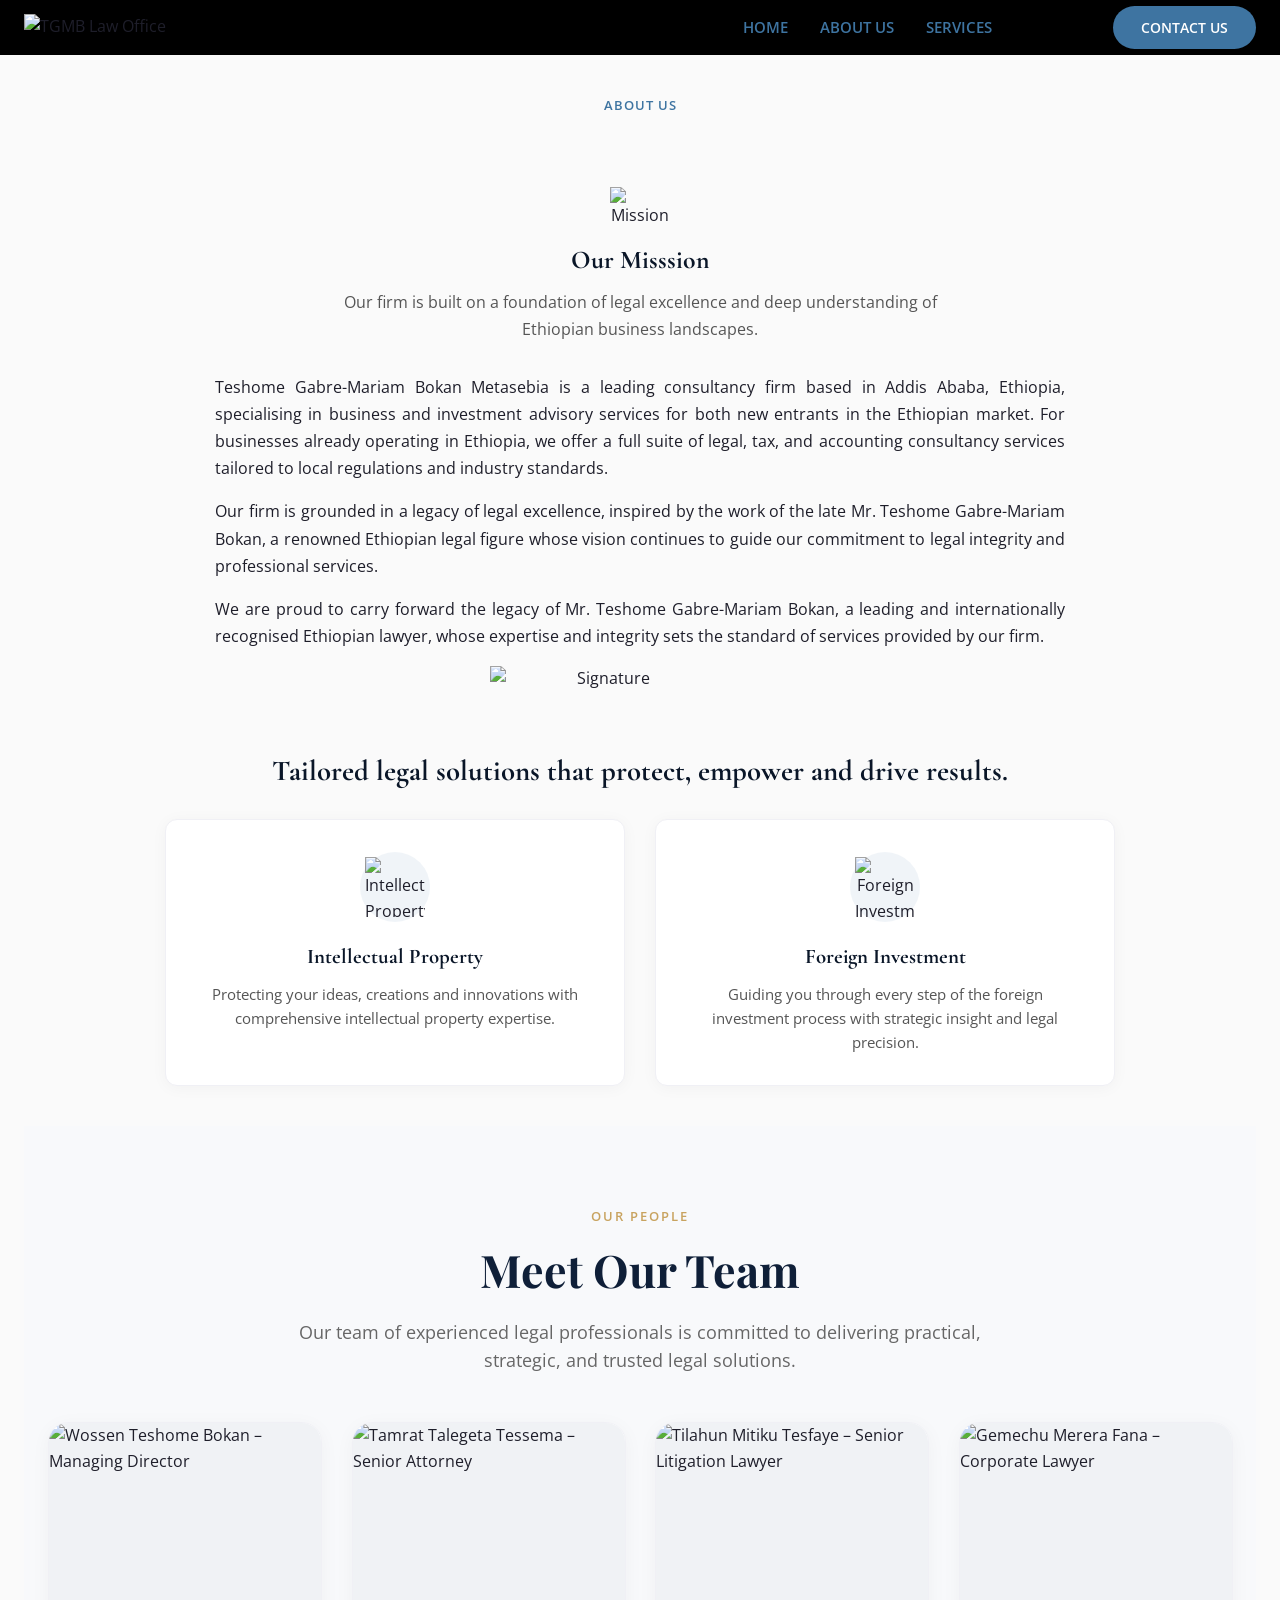
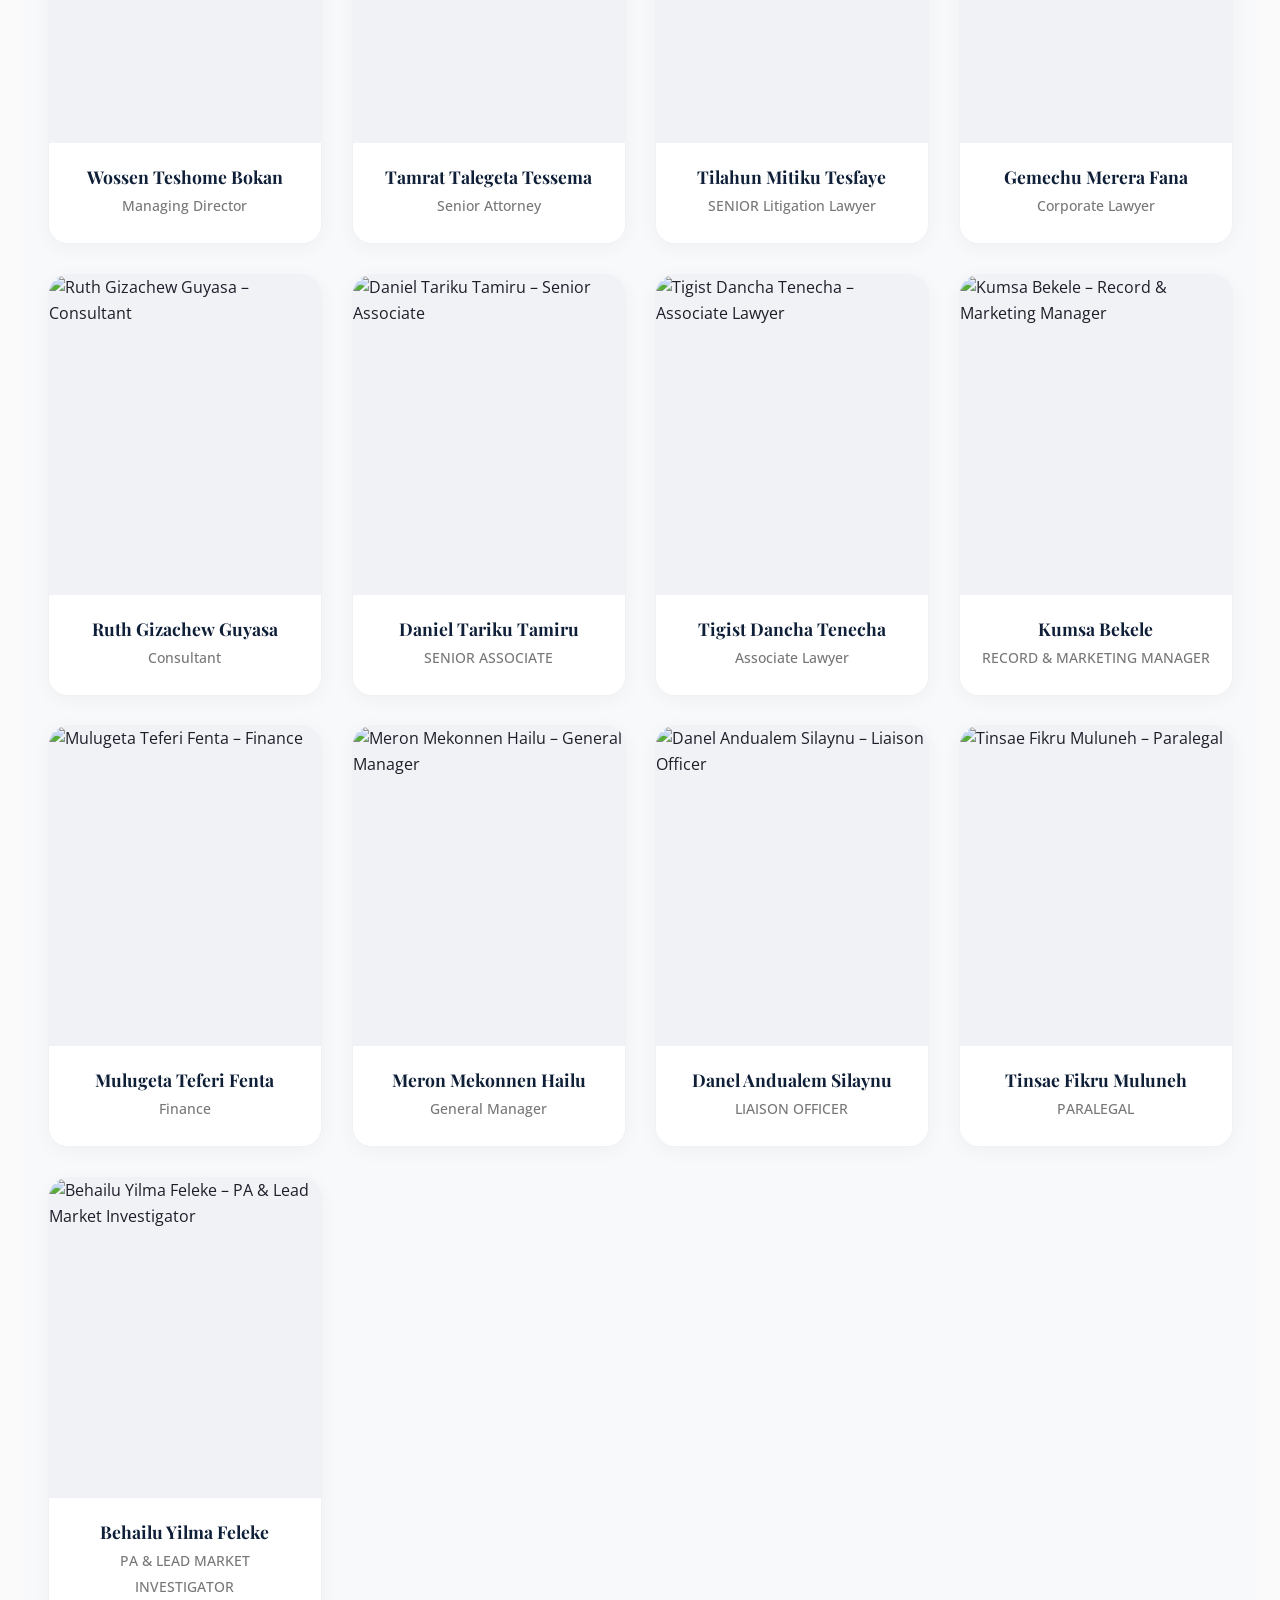
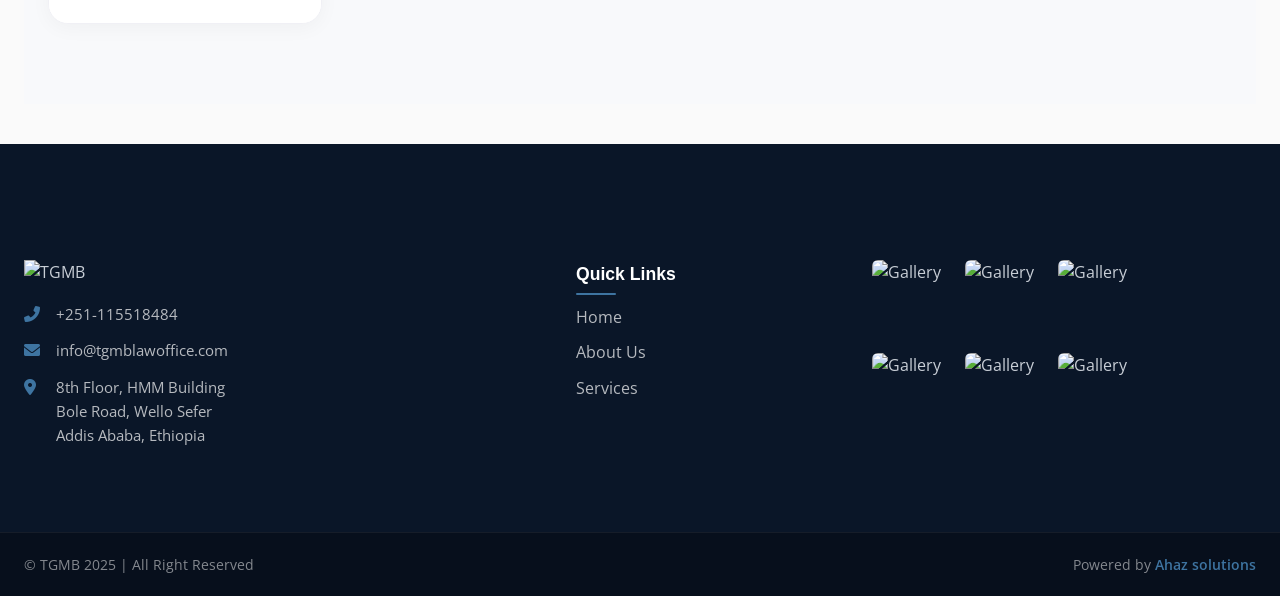
==== commit 5284205c: "edit our team section , change footer font, change icon color on why choose us section , add animati" ====
--- a/about.html
+++ b/about.html
@@ -421,211 +421,267 @@
                     </section>
 
                     <!-- ===== SECTION: Meet Our Team ===== -->
-                    <section class="team-section-compact">
-                        <h2 class="section-title">Meet Our Team</h2>
-
-                        <!-- Row 1: Wossen, Tamrat, Tilahun -->
-                        <div class="row">
-                            <div class="col-lg-4 col-md-6">
-                                <div class="team-card-compact">
-                                    <div class="profile-image-card">
-                                        <img src="http://tgmblawoffice.com/wp-content/uploads/2025/08/photo_2025-08-03_21-15-14-1.jpg" alt="Wossen Teshome Bokan" />
-                                        <div class="hover-area">
-                                            <div class="profile-body">
-                                                <h2 class="profile-title"><a href="#">WOSSEN TESHOME BOKAN</a></h2>
-                                                <p class="profile-designation">Managing Director</p>
-                                                <p class="profile-content">Wossen Teshome Bokan is a leading intellectual property and corporate lawyer with a law degree from the University of London and over 25 years of experience.</p>
-                                            </div>
-                                        </div>
-                                    </div>
-                                </div>
-                            </div>
-                            <div class="col-lg-4 col-md-6">
-                                <div class="team-card-compact" id="tamrat2-id">
-                                    <div class="profile-image-card">
-                                        <img src="http://tgmblawoffice.com/wp-content/uploads/2024/07/senior-attorny-1024x683.jpg" alt="Tamrat Talegeta Tessema" />
-                                        <div class="hover-area">
-                                            <div class="profile-body">
-                                                <h2 class="profile-title"><a href="#">TAMRAT TALEGETA TESSEMA</a></h2>
-                                                <p class="profile-designation">Senior Attorney</p>
-                                                <p class="profile-content">Tamrat Talegeta Tessema  is an Assistant Professor of Law of Arsi University and practices corporate law, M&A, litigation, tax, banking and insurance.</p>
-                                            </div>
-                                        </div>
-                                    </div>
-                                </div>
-                            </div>
-                            <div class="col-lg-4 col-md-6">
-                                <div class="team-card-compact">
-                                    <div class="profile-image-card">
-                                        <img src="http://tgmblawoffice.com/wp-content/uploads/2024/07/litigation-lawyeer-e1746116012445.jpg" alt="Tilahun Mitiku Tesfaye" />
-                                        <div class="hover-area">
-                                            <div class="profile-body">
-                                                <h2 class="profile-title"><a href="#">TILAHUN MITIKU TESFAYE</a></h2>
-                                                <p class="profile-designation">SENIOR Litigation Lawyer</p>
-                                                <p class="profile-content">Former presiding judge in civil, commercial, and penal divisions. Over 20 years of private practice experience.</p>
-                                            </div>
-                                        </div>
-                                    </div>
-                                </div>
-                            </div>
-                        </div>
-
-                        <!-- Row 2: Gemechu, Ruth, Daniel -->
-                        <div class="row">
-                            <div class="col-lg-4 col-md-6">
-                                <div class="team-card-compact">
-                                    <div class="profile-image-card">
-                                        <img src="http://tgmblawoffice.com/wp-content/uploads/2024/07/corporate-lawyer.jpg" alt="Gemechu Merera Fana" />
-                                        <div class="hover-area">
-                                            <div class="profile-body">
-                                                <h2 class="profile-title"><a href="#">GEMECHU MERERA FANA</a></h2>
-                                                <p class="profile-designation">Corporate Lawyer</p>
-                                                <p class="profile-content">Former judge at the Federal Tax Appeal Commission. Member of the National Technical Committee for the revision of the Commercial Code.</p>
-                                            </div>
-                                        </div>
-                                    </div>
-                                </div>
-                            </div>
-                            <div class="col-lg-4 col-md-6">
-                                <div class="team-card-compact" id="ruth2-id">
-                                    <div class="profile-image-card">
-                                        <img src="http://tgmblawoffice.com/wp-content/uploads/2024/07/cosultant-e1746115980244-1024x682.jpg" alt="Ruth Gizachew Guyasa" />
-                                        <div class="hover-area">
-                                            <div class="profile-body">
-                                                <h2 class="profile-title" ><a href="#">RUTH GIZACHEW GUYASA</a></h2>
-                                                <p class="profile-designation">Consultant</p>
-                                                <p class="profile-content">JD from University of Pittsburgh. Specialises in corporate, tax, and mergers & acquisitions.</p>
-                                            </div>
-                                        </div>
-                                    </div>
-                                </div>
-                            </div>
-                            <div class="col-lg-4 col-md-6">
-                                <div class="team-card-compact">
-                                    <div class="profile-image-card">
-                                        <img src="http://tgmblawoffice.com/wp-content/uploads/2024/07/lawyerB.jpg" alt="Daniel Tariku Tamiru" />
-                                        <div class="hover-area">
-                                            <div class="profile-body">
-                                                <h2 class="profile-title"><a href="#">DANIEL TARIKU TAMIRU</a></h2>
-                                                <p class="profile-designation">SENIOR ASSOCIATE</p>
-                                                <p class="profile-content">LLM in Business Law from Addis Ababa University. Expert in intellectual property, corporate, and investment law.</p>
-                                            </div>
-                                        </div>
-                                    </div>
-                                </div>
-                            </div>
-                        </div>
-
-                        <!-- Row 3: Tigist, Kumsa, Mulugeta -->
-                        <div class="row">
-                            <div class="col-lg-4 col-md-6">
-                                <div class="team-card-compact">
-                                    <div class="profile-image-card">
-                                        <img src="http://tgmblawoffice.com/wp-content/uploads/2025/06/photo_2_2025-06-14_23-55-28-e1749934902242.jpg" alt="Tigist Dancha Tenecha" />
-                                        <div class="hover-area">
-                                            <div class="profile-body">
-                                                <h2 class="profile-title"><a href="#">TIGIST DANCHA TENECHA</a></h2>
-                                                <p class="profile-designation">Associate Lawyer</p>
-                                                <p class="profile-content">LLB from Addis Ababa University. MBA from Yardstick International College. Dedicated to Intellectual Property and corporate law.</p>
-                                            </div>
-                                        </div>
-                                    </div>
-                                </div>
-                            </div>
-                            <div class="col-lg-4 col-md-6">
-                                <div class="team-card-compact">
-                                    <div class="profile-image-card">
-                                        <img src="http://tgmblawoffice.com/wp-content/uploads/2025/05/photo_2019-12-24_16-29-41-2-e1746116330493.jpg" alt="Kumsa Bekele" />
-                                        <div class="hover-area">
-                                            <div class="profile-body">
-                                                <h2 class="profile-title"><a href="#">KUMSA BEKELE</a></h2>
-                                                <p class="profile-designation">RECORD &amp; MARKETING MANAGER</p>
-                                                <p class="profile-content">BA in Sociology from California State University. Manages data, archives, and marketing for the firm.</p>
-                                            </div>
-                                        </div>
-                                    </div>
-                                </div>
-                            </div>
-                            <div class="col-lg-4 col-md-6">
-                                <div class="team-card-compact">
-                                    <div class="profile-image-card">
-                                        <img src="http://tgmblawoffice.com/wp-content/uploads/2025/05/photo_2019-12-24_16-29-41-1024x682.jpg" alt="Mulugeta Teferi Fenta" />
-                                        <div class="hover-area">
-                                            <div class="profile-body">
-                                                <h2 class="profile-title"><a href="#">MULUGETA TEFERI FENTA</a></h2>
-                                                <p class="profile-designation">Finance</p>
-                                                <p class="profile-content">Accountant and financial officer with over a decade of experience at the firm.</p>
-                                            </div>
-                                        </div>
-                                    </div>
-                                </div>
-                            </div>
-                        </div>
-
-                        <!-- Row 4: Meron, Danel, Tinsae, Behailu -->
-                        <div class="row">
-                            <div class="col-lg-4 col-md-6">
-                                <div class="team-card-compact">
-                                    <div class="profile-image-card">
-                                        <img src="http://tgmblawoffice.com/wp-content/uploads/2025/05/photo_2019-12-24_16-29-44-2-e1746116491518.jpg" alt="Meron Mekonnen Hailu" />
-                                        <div class="hover-area">
-                                            <div class="profile-body">
-                                                <h2 class="profile-title"><a href="#">MERON MEKONNEN HAILU</a></h2>
-                                                <p class="profile-designation">General Manager</p>
-                                                <p class="profile-content">18 years with the firm. Manages client relations and billing. Holds a degree in Business Management.</p>
-                                            </div>
-                                        </div>
-                                    </div>
-                                </div>
-                            </div>
-                            <div class="col-lg-4 col-md-6">
-                                <div class="team-card-compact">
-                                    <div class="profile-image-card">
-                                        <img src="http://tgmblawoffice.com/wp-content/uploads/2025/05/photo_2019-12-24_16-29-41-3-1024x682.jpg" alt="Danel Andualem Silaynu" />
-                                        <div class="hover-area">
-                                            <div class="profile-body">
-                                                <h2 class="profile-title"><a href="#">DANEL ANDUALEM SILAYNU</a></h2>
-                                                <p class="profile-designation">LIAISON OFFICER</p>
-                                                <p class="profile-content">Handles court filings, governmental office liaison, and ensures timely processing of paperwork.</p>
-                                            </div>
-                                        </div>
-                                    </div>
-                                </div>
-                            </div>
-                            <div class="col-lg-4 col-md-6">
-                                <div class="team-card-compact">
-                                    <div class="profile-image-card">
-                                        <img src="http://tgmblawoffice.com/wp-content/uploads/2025/06/photo_4_2025-06-14_23-55-28-e1749934925940.jpg" alt="Tinsae Fikru Muluneh" />
-                                        <div class="hover-area">
-                                            <div class="profile-body">
-                                                <h2 class="profile-title"><a href="#">TINSAE FIKRU MULUNEH</a></h2>
-                                                <p class="profile-designation">PARALEGAL</p>
-                                                <p class="profile-content">Trained legal assistant. Handles English-Amharic translations, IP formality verifications, and general lawyer support.</p>
-                                            </div>
-                                        </div>
-                                    </div>
-                                </div>
-                            </div>
-                        </div>
-                        <div class="row">
-                            <div class="col-lg-4 col-md-6">
-                                <div class="team-card-compact">
-                                    <div class="profile-image-card">
-                                        <img src="http://tgmblawoffice.com/wp-content/uploads/2025/06/photo_3_2025-06-14_23-55-28-e1749934977629-1024x682.jpg" alt="Behailu Yilma Feleke" />
-                                        <div class="hover-area">
-                                            <div class="profile-body">
-                                                <h2 class="profile-title"><a href="#">BEHAILU YILMA FELEKE</a></h2>
-                                                <p class="profile-designation">PA &amp; LEAD MARKET INVESTIGATOR</p>
-                                                <p class="profile-content">Personal Assistant to the Managing Partner. Leads market investigation team with deep knowledge of Addis Ababa.</p>
-                                            </div>
-                                        </div>
-                                    </div>
-                                </div>
-                            </div>
-                        </div>
-
-                    </section>
-
+                    <!-- ============================================================
+    MEET OUR TEAM – PREMIUM, MODERN, 4‑CARD GRID
+    ============================================================ -->
+
+<!-- Add to <head> if not already present -->
+<link rel="preconnect" href="https://fonts.googleapis.com">
+<link rel="preconnect" href="https://fonts.gstatic.com" crossorigin>
+<link href="https://fonts.googleapis.com/css2?family=Inter:wght@400;500;600;700&family=Playfair+Display:wght@600;700&display=swap" rel="stylesheet">
+
+<section class="team-section" id="team" aria-labelledby="team-title">
+    <div class="container">
+
+        <!-- Section Header -->
+        <div class="section-header">
+            <span class="pre-title">Our People</span>
+            <h2 id="team-title">Meet Our Team</h2>
+            <p class="subtitle">
+                Our team of experienced legal professionals is committed to delivering practical, strategic, and trusted legal solutions.
+            </p>
+        </div>
+
+        <!-- 4‑Column Grid -->
+        <div class="team-grid">
+
+            <!-- Card 1: Wossen -->
+            <div class="team-card" tabindex="0">
+                <div class="card-image">
+                    <img src="http://tgmblawoffice.com/wp-content/uploads/2025/08/photo_2025-08-03_21-15-14-1.jpg" alt="Wossen Teshome Bokan – Managing Director" loading="lazy">
+                    <div class="card-overlay">
+                        <div class="card-overlay-content">
+                            <h3>Wossen Teshome Bokan</h3>
+                            <span class="position">Managing Director</span>
+                            <p>Wossen Teshome Bokan is a leading intellectual property and corporate lawyer with a law degree from the University of London and over 25 years of experience in the field. Wossen has also been trained under her late father, Mr. Teshome Gabre-Mariam Bokan, and worked with him for 13 years both as a corporate lawyer and leading his IP department. In 2012, she established her own boutique intellectual property firm which she has then merged with her father's firm, after his passing at the end of 2016, to create and manage this full-service law firm under TESHOME GABRE-MARIAM BOKAN Metasebia.</p>
+                        </div>
+                    </div>
+                </div>
+                <div class="card-body">
+                    <h4>Wossen Teshome Bokan</h4>
+                    <span class="role">Managing Director</span>
+                </div>
+            </div>
+
+            <!-- Card 2: Tamrat -->
+            <div class="team-card" tabindex="0">
+                <div class="card-image">
+                    <img src="http://tgmblawoffice.com/wp-content/uploads/2024/07/senior-attorny-1024x683.jpg" alt="Tamrat Talegeta Tessema – Senior Attorney" loading="lazy">
+                    <div class="card-overlay">
+                        <div class="card-overlay-content">
+                            <h3>Tamrat Talegeta Tessema</h3>
+                            <span class="position">Senior Attorney</span>
+                            <p>Tamrat Talegeta Tessema (PhD) is an Assistant Professor of Law of Arsi University in Ethiopia and practices corporate law in general. His main practice areas include Merger and Acquisition, litigation, tax administration, banking and insurance. Tamrat holds a PhD from Seoul National University, with an LLB and LLM from Addis Ababa University.</p>
+                        </div>
+                    </div>
+                </div>
+                <div class="card-body">
+                    <h4>Tamrat Talegeta Tessema</h4>
+                    <span class="role">Senior Attorney</span>
+                </div>
+            </div>
+
+            <!-- Card 3: Tilahun -->
+            <div class="team-card" tabindex="0">
+                <div class="card-image">
+                    <img src="http://tgmblawoffice.com/wp-content/uploads/2024/07/litigation-lawyeer-e1746116012445.jpg" alt="Tilahun Mitiku Tesfaye – Senior Litigation Lawyer" loading="lazy">
+                    <div class="card-overlay">
+                        <div class="card-overlay-content">
+                            <h3>Tilahun Mitiku Tesfaye</h3>
+                            <span class="position">SENIOR Litigation Lawyer</span>
+                            <p>Tilahun Mitiku Tesfaye is the firm’s leading litigation lawyer with an LLB and LLM from Addis Ababa University. Tilahun served as a presiding judge in civil, commercial, labour and penal divisions of the Federal Court of Ethiopia before he started private practice over 20 years ago. Other than litigation, Tilahun is also an astute corporate lawyer with deep understanding of commercial principles and practical implications of legal advice.</p>
+                        </div>
+                    </div>
+                </div>
+                <div class="card-body">
+                    <h4>Tilahun Mitiku Tesfaye</h4>
+                    <span class="role">SENIOR Litigation Lawyer</span>
+                </div>
+            </div>
+
+            <!-- Card 4: Gemechu -->
+            <div class="team-card" tabindex="0">
+                <div class="card-image">
+                    <img src="http://tgmblawoffice.com/wp-content/uploads/2024/07/corporate-lawyer.jpg" alt="Gemechu Merera Fana – Corporate Lawyer" loading="lazy">
+                    <div class="card-overlay">
+                        <div class="card-overlay-content">
+                            <h3>Gemechu Merera Fana</h3>
+                            <span class="position">Corporate Lawyer</span>
+                            <p>Gemechu Merera Fana is the firm’s leading corporate lawyer, recognized for his deep expertise in corporate transactions, litigation, and regulatory matters. Prior to starting private practice, Gemechu served as a public prosecutor and a judge at the Federal Tax Appeal Commission, bringing valuable government and judicial experience to his corporate advisory work. Among numerous responsibilities, Gemechu played a key role in drafting and reviewing major legislations, policy documents, and regulatory frameworks. He was also a member of the National Technical Committee tasked with amending the longstanding Commercial Code of Ethiopia. In this role, he has spent over two years focusing on the revision of the bankruptcy legislation, establishing himself as one of the few experts in Ethiopian bankruptcy law.</p>
+                        </div>
+                    </div>
+                </div>
+                <div class="card-body">
+                    <h4>Gemechu Merera Fana</h4>
+                    <span class="role">Corporate Lawyer</span>
+                </div>
+            </div>
+
+            <!-- Card 5: Ruth -->
+            <div class="team-card" tabindex="0">
+                <div class="card-image">
+                    <img src="http://tgmblawoffice.com/wp-content/uploads/2024/07/cosultant-e1746115980244-1024x682.jpg" alt="Ruth Gizachew Guyasa – Consultant" loading="lazy">
+                    <div class="card-overlay">
+                        <div class="card-overlay-content">
+                            <h3>Ruth Gizachew Guyasa</h3>
+                            <span class="position">Consultant</span>
+                            <p>Ruth Gizachew Guyasa is a consultant handling and overseeing assignments in corporate, tax, mergers and acquisition matters of the Firm. Ruth holds a degree in Political Science from the University of Colorado, Denver and a Juris Doctor from University of Pittsburg, with a Certificate of Advance Study in International and Comparative Law.</p>
+                        </div>
+                    </div>
+                </div>
+                <div class="card-body">
+                    <h4>Ruth Gizachew Guyasa</h4>
+                    <span class="role">Consultant</span>
+                </div>
+            </div>
+
+            <!-- Card 6: Daniel -->
+            <div class="team-card" tabindex="0">
+                <div class="card-image">
+                    <img src="http://tgmblawoffice.com/wp-content/uploads/2024/07/lawyerB.jpg" alt="Daniel Tariku Tamiru – Senior Associate" loading="lazy">
+                    <div class="card-overlay">
+                        <div class="card-overlay-content">
+                            <h3>Daniel Tariku Tamiru</h3>
+                            <span class="position">SENIOR ASSOCIATE</span>
+                            <p>Daniel Tariku Tamiru is a lawyer at the Firm, holding an LLB and an LLM in Business Law from the School of Law and Governance Studies, Addis Ababa University. Daniel, although an expert in intellectual property law, works full-time with both Corporate and Investment, and Intellectual Property departments of the Firm.</p>
+                        </div>
+                    </div>
+                </div>
+                <div class="card-body">
+                    <h4>Daniel Tariku Tamiru</h4>
+                    <span class="role">SENIOR ASSOCIATE</span>
+                </div>
+            </div>
+
+            <!-- Card 7: Tigist -->
+            <div class="team-card" tabindex="0">
+                <div class="card-image">
+                    <img src="http://tgmblawoffice.com/wp-content/uploads/2025/06/photo_2_2025-06-14_23-55-28-e1749934902242.jpg" alt="Tigist Dancha Tenecha – Associate Lawyer" loading="lazy">
+                    <div class="card-overlay">
+                        <div class="card-overlay-content">
+                            <h3>Tigist Dancha Tenecha</h3>
+                            <span class="position">Associate Lawyer</span>
+                            <p>Tigist Dancha Tenecha is a lawyer at the Firm, holding an LLB from Addis Ababa University, School of Law and an MBA from Yardstick International College. Ms. Dancha is primarily dedicated to the Intellectual Property wing of the Firm; but also performs assignments and research in general under the laws of Ethiopia, to the corporate side.</p>
+                        </div>
+                    </div>
+                </div>
+                <div class="card-body">
+                    <h4>Tigist Dancha Tenecha</h4>
+                    <span class="role">Associate Lawyer</span>
+                </div>
+            </div>
+
+            <!-- Card 8: Kumsa -->
+            <div class="team-card" tabindex="0">
+                <div class="card-image">
+                    <img src="http://tgmblawoffice.com/wp-content/uploads/2025/05/photo_2019-12-24_16-29-41-2-e1746116330493.jpg" alt="Kumsa Bekele – Record & Marketing Manager" loading="lazy">
+                    <div class="card-overlay">
+                        <div class="card-overlay-content">
+                            <h3>Kumsa Bekele</h3>
+                            <span class="position">RECORD &amp; MARKETING MANAGER</span>
+                            <p>Kumsa Bekele has been with the firm for about ten years now. In addition to being the advertising and marketing consultant of the Firm, he manages and secures all data and archive. Kumsa holds a BA in Sociology from the California State University at Fullerton and trainings in data management.</p>
+                        </div>
+                    </div>
+                </div>
+                <div class="card-body">
+                    <h4>Kumsa Bekele</h4>
+                    <span class="role">RECORD &amp; MARKETING MANAGER</span>
+                </div>
+            </div>
+
+            <!-- Card 9: Mulugeta -->
+            <div class="team-card" tabindex="0">
+                <div class="card-image">
+                    <img src="http://tgmblawoffice.com/wp-content/uploads/2025/05/photo_2019-12-24_16-29-41-1024x682.jpg" alt="Mulugeta Teferi Fenta – Finance" loading="lazy">
+                    <div class="card-overlay">
+                        <div class="card-overlay-content">
+                            <h3>Mulugeta Teferi Fenta</h3>
+                            <span class="position">Finance</span>
+                            <p>Mulugeta Teferi Fenta is the accountant and financial officer of the Firm and holds a degree in accounting. He has been with the Firm for over a decade starting his employment with the now merged law firm of Teshome Gabre-Mariam Bokan.</p>
+                        </div>
+                    </div>
+                </div>
+                <div class="card-body">
+                    <h4>Mulugeta Teferi Fenta</h4>
+                    <span class="role">Finance</span>
+                </div>
+            </div>
+
+            <!-- Card 10: Meron -->
+            <div class="team-card" tabindex="0">
+                <div class="card-image">
+                    <img src="http://tgmblawoffice.com/wp-content/uploads/2025/05/photo_2019-12-24_16-29-44-2-e1746116491518.jpg" alt="Meron Mekonnen Hailu – General Manager" loading="lazy">
+                    <div class="card-overlay">
+                        <div class="card-overlay-content">
+                            <h3>Meron Mekonnen Hailu</h3>
+                            <span class="position">General Manager</span>
+                            <p>Meron Mekonnen Hailu has been with the Firm for 18 years, starting in the now merged law firm of Teshome Gabre-Mariam Bokan. She manages the firm and oversees both client relations and billing. Meron holds a degree in Business Management and Management Information System.</p>
+                        </div>
+                    </div>
+                </div>
+                <div class="card-body">
+                    <h4>Meron Mekonnen Hailu</h4>
+                    <span class="role">General Manager</span>
+                </div>
+            </div>
+
+            <!-- Card 11: Danel -->
+            <div class="team-card" tabindex="0">
+                <div class="card-image">
+                    <img src="http://tgmblawoffice.com/wp-content/uploads/2025/05/photo_2019-12-24_16-29-41-3-1024x682.jpg" alt="Danel Andualem Silaynu – Liaison Officer" loading="lazy">
+                    <div class="card-overlay">
+                        <div class="card-overlay-content">
+                            <h3>Danel Andualem Silaynu</h3>
+                            <span class="position">LIAISON OFFICER</span>
+                            <p>Daniel Andualem Silaynu is a formality and Liaison officer for court filings and governmental offices at the Firm. Daniel currently serves as a key point of contact between the Firm and various courts, tribunals and government institutions; he handles deliveries and retrieval of filings and formalities, ensuring timely and proper processing of paperwork with all courts and government bodies.</p>
+                        </div>
+                    </div>
+                </div>
+                <div class="card-body">
+                    <h4>Danel Andualem Silaynu</h4>
+                    <span class="role">LIAISON OFFICER</span>
+                </div>
+            </div>
+
+            <!-- Card 12: Tinsae -->
+            <div class="team-card" tabindex="0">
+                <div class="card-image">
+                    <img src="http://tgmblawoffice.com/wp-content/uploads/2025/06/photo_4_2025-06-14_23-55-28-e1749934925940.jpg" alt="Tinsae Fikru Muluneh – Paralegal" loading="lazy">
+                    <div class="card-overlay">
+                        <div class="card-overlay-content">
+                            <h3>Tinsae Fikru Muluneh</h3>
+                            <span class="position">PARALEGAL</span>
+                            <p>Tinsae Fikru Muluneh is a paralegal at the Firm. Although she holds a BA in automotive engineering from Bahir Dar University, she has been fully trained as a legal assistant. Tinsae also attends to in-house English-Amharic translations, formality verifications in IP prosecution and provides general assistances to lawyers of the Firm.</p>
+                        </div>
+                    </div>
+                </div>
+                <div class="card-body">
+                    <h4>Tinsae Fikru Muluneh</h4>
+                    <span class="role">PARALEGAL</span>
+                </div>
+            </div>
+
+            <!-- Card 13: Behailu -->
+            <div class="team-card" tabindex="0">
+                <div class="card-image">
+                    <img src="http://tgmblawoffice.com/wp-content/uploads/2025/06/photo_3_2025-06-14_23-55-28-e1749934977629-1024x682.jpg" alt="Behailu Yilma Feleke – PA & Lead Market Investigator" loading="lazy">
+                    <div class="card-overlay">
+                        <div class="card-overlay-content">
+                            <h3>Behailu Yilma Feleke</h3>
+                            <span class="position">PA &amp; LEAD MARKET INVESTIGATOR</span>
+                            <p>Behailu Yilma Feleke is a Personal Assistant to the Managing Partner and Market Investigator at the Firm. With a deep understanding and knowledge on the city of Addis Ababa and personal skills, Behailu leads the market investigation team of the Firm. Behailu is also a PA to the Managing Director for the same reason and qualifications.</p>
+                        </div>
+                    </div>
+                </div>
+                <div class="card-body">
+                    <h4>Behailu Yilma Feleke</h4>
+                    <span class="role">PA &amp; LEAD MARKET INVESTIGATOR</span>
+                </div>
+            </div>
+
+        </div><!-- /team-grid -->
+    </div>
+</section>
                 </div>
             </div>
         </div>
--- a/assets/css/style.css
+++ b/assets/css/style.css
@@ -1816,4 +1816,248 @@
         text-align: center;
         gap: 6px;
     }
+}
+/* Hero Motion Effect */
+.hero {
+    overflow: hidden; /* ensures the zoomed image stays inside */
+}
+
+.hero-background {
+    animation: kenburns 10s ease-in-out infinite alternate;
+    transform-origin: center center;
+}
+
+@keyframes kenburns {
+    0% {
+        transform: scale(1);
+    }
+    100% {
+        transform: scale(1.12);
+    }
+}
+/* ============================================================
+    MEET OUR TEAM – PREMIUM LAW FIRM STYLES
+    ============================================================ */
+
+.team-section {
+    padding: 80px 0;
+    background: #F8F9FB;
+}
+
+.container {
+    max-width: 1320px;
+    margin: 0 auto;
+    padding: 0 24px;
+}
+
+/* ---- Section Header ---- */
+.section-header {
+    text-align: center;
+    margin-bottom: 48px;
+}
+
+.pre-title {
+    display: block;
+    color: #C8A35F;
+    font-weight: 600;
+    letter-spacing: 2px;
+    text-transform: uppercase;
+    font-size: 0.8rem;
+    margin-bottom: 8px;
+}
+
+.section-header h2 {
+    font-family: 'Playfair Display', serif;
+    font-weight: 700;
+    font-size: 2.8rem;
+    color: #0F1F38;
+    margin-bottom: 12px;
+}
+
+.subtitle {
+    color: #666;
+    font-size: 1.1rem;
+    max-width: 700px;
+    margin: 0 auto;
+    line-height: 1.6;
+}
+
+/* ---- 4‑Column Grid ---- */
+.team-grid {
+    display: grid;
+    grid-template-columns: repeat(4, 1fr);
+    gap: 30px;
+}
+
+/* ---- Team Card ---- */
+.team-card {
+    background: #ffffff;
+    border-radius: 20px;
+    overflow: hidden;
+    box-shadow: 0 4px 20px rgba(0, 0, 0, 0.04);
+    transition: transform 0.4s cubic-bezier(0.25, 0.46, 0.45, 0.94),
+                box-shadow 0.4s ease;
+    display: flex;
+    flex-direction: column;
+    will-change: transform;
+}
+
+.team-card:hover {
+    transform: translateY(-10px);
+    box-shadow: 0 20px 50px rgba(0, 0, 0, 0.08);
+}
+
+/* ---- Card Image ---- */
+.card-image {
+    position: relative;
+    overflow: hidden;
+    height: 320px;
+    background: #f0f2f5;
+}
+
+.card-image img {
+    width: 100%;
+    height: 100%;
+    object-fit: cover;
+    transition: transform 0.6s cubic-bezier(0.25, 0.46, 0.45, 0.94);
+}
+
+.team-card:hover .card-image img {
+    transform: scale(1.08);
+}
+
+/* ---- Overlay (slides up from bottom) ---- */
+.card-overlay {
+    position: absolute;
+    bottom: 0;
+    left: 0;
+    right: 0;
+    height: 100%;
+    transform: translateY(100%);
+    background: linear-gradient(to top, #0F1F38 0%, rgba(15, 31, 56, 0.95) 40%, rgba(15, 31, 56, 0.6) 100%);
+    transition: transform 0.5s cubic-bezier(0.25, 0.46, 0.45, 0.94);
+    display: flex;
+    flex-direction: column;
+    justify-content: flex-end;
+    padding: 30px;
+    color: #fff;
+}
+
+.team-card:hover .card-overlay {
+    transform: translateY(0);
+}
+
+/* ---- Overlay Content (fades in) ---- */
+.card-overlay-content {
+    transform: translateY(20px);
+    opacity: 0;
+    transition: all 0.4s ease 0.1s;
+}
+
+.team-card:hover .card-overlay-content {
+    transform: translateY(0);
+    opacity: 1;
+}
+
+.card-overlay-content h3 {
+    font-size: 1.2rem;
+    font-weight: 700;
+    margin-bottom: 4px;
+}
+
+.card-overlay-content .position {
+    display: block;
+    color: #C8A35F;
+    font-weight: 600;
+    font-size: 0.85rem;
+    text-transform: uppercase;
+    letter-spacing: 0.5px;
+    margin-bottom: 8px;
+}
+
+.card-overlay-content p {
+    font-size: 0.9rem;
+    line-height: 1.5;
+    opacity: 0.9;
+    margin: 0;
+    display: -webkit-box;
+    -webkit-line-clamp: 4;
+    -webkit-box-orient: vertical;
+    overflow: hidden;
+}
+
+/* ---- Card Body (always visible) ---- */
+.card-body {
+    padding: 20px 20px 24px;
+    text-align: center;
+    background: #ffffff;
+    flex: 1;
+}
+
+.card-body h4 {
+    font-family: 'Playfair Display', serif;
+    font-weight: 700;
+    font-size: 1.1rem;
+    color: #0F1F38;
+    margin-bottom: 2px;
+}
+
+.card-body .role {
+    color: #777;
+    font-size: 0.85rem;
+    font-weight: 500;
+}
+
+/* ---- Keyboard Focus (Accessibility) ---- */
+.team-card:focus-visible {
+    outline: 3px solid #C8A35F;
+    outline-offset: 2px;
+}
+
+/* ============================================================
+    RESPONSIVE BREAKPOINTS
+    ============================================================ */
+
+/* Tablet: 2 cards per row */
+@media (max-width: 992px) {
+    .team-grid {
+        grid-template-columns: repeat(2, 1fr);
+        gap: 24px;
+    }
+    .section-header h2 {
+        font-size: 2.2rem;
+    }
+    .card-image {
+        height: 280px;
+    }
+}
+
+/* Mobile: 1 card per row */
+@media (max-width: 576px) {
+    .team-section {
+        padding: 50px 0;
+    }
+    .team-grid {
+        grid-template-columns: 1fr;
+        gap: 20px;
+    }
+    .card-image {
+        height: 260px;
+    }
+    .section-header h2 {
+        font-size: 1.8rem;
+    }
+    .subtitle {
+        font-size: 0.95rem;
+        padding: 0 12px;
+    }
+    .card-overlay {
+        padding: 20px;
+    }
+    .card-overlay-content h3 {
+        font-size: 1rem;
+    }
+    .card-body h4 {
+        font-size: 1rem;
+    }
 }
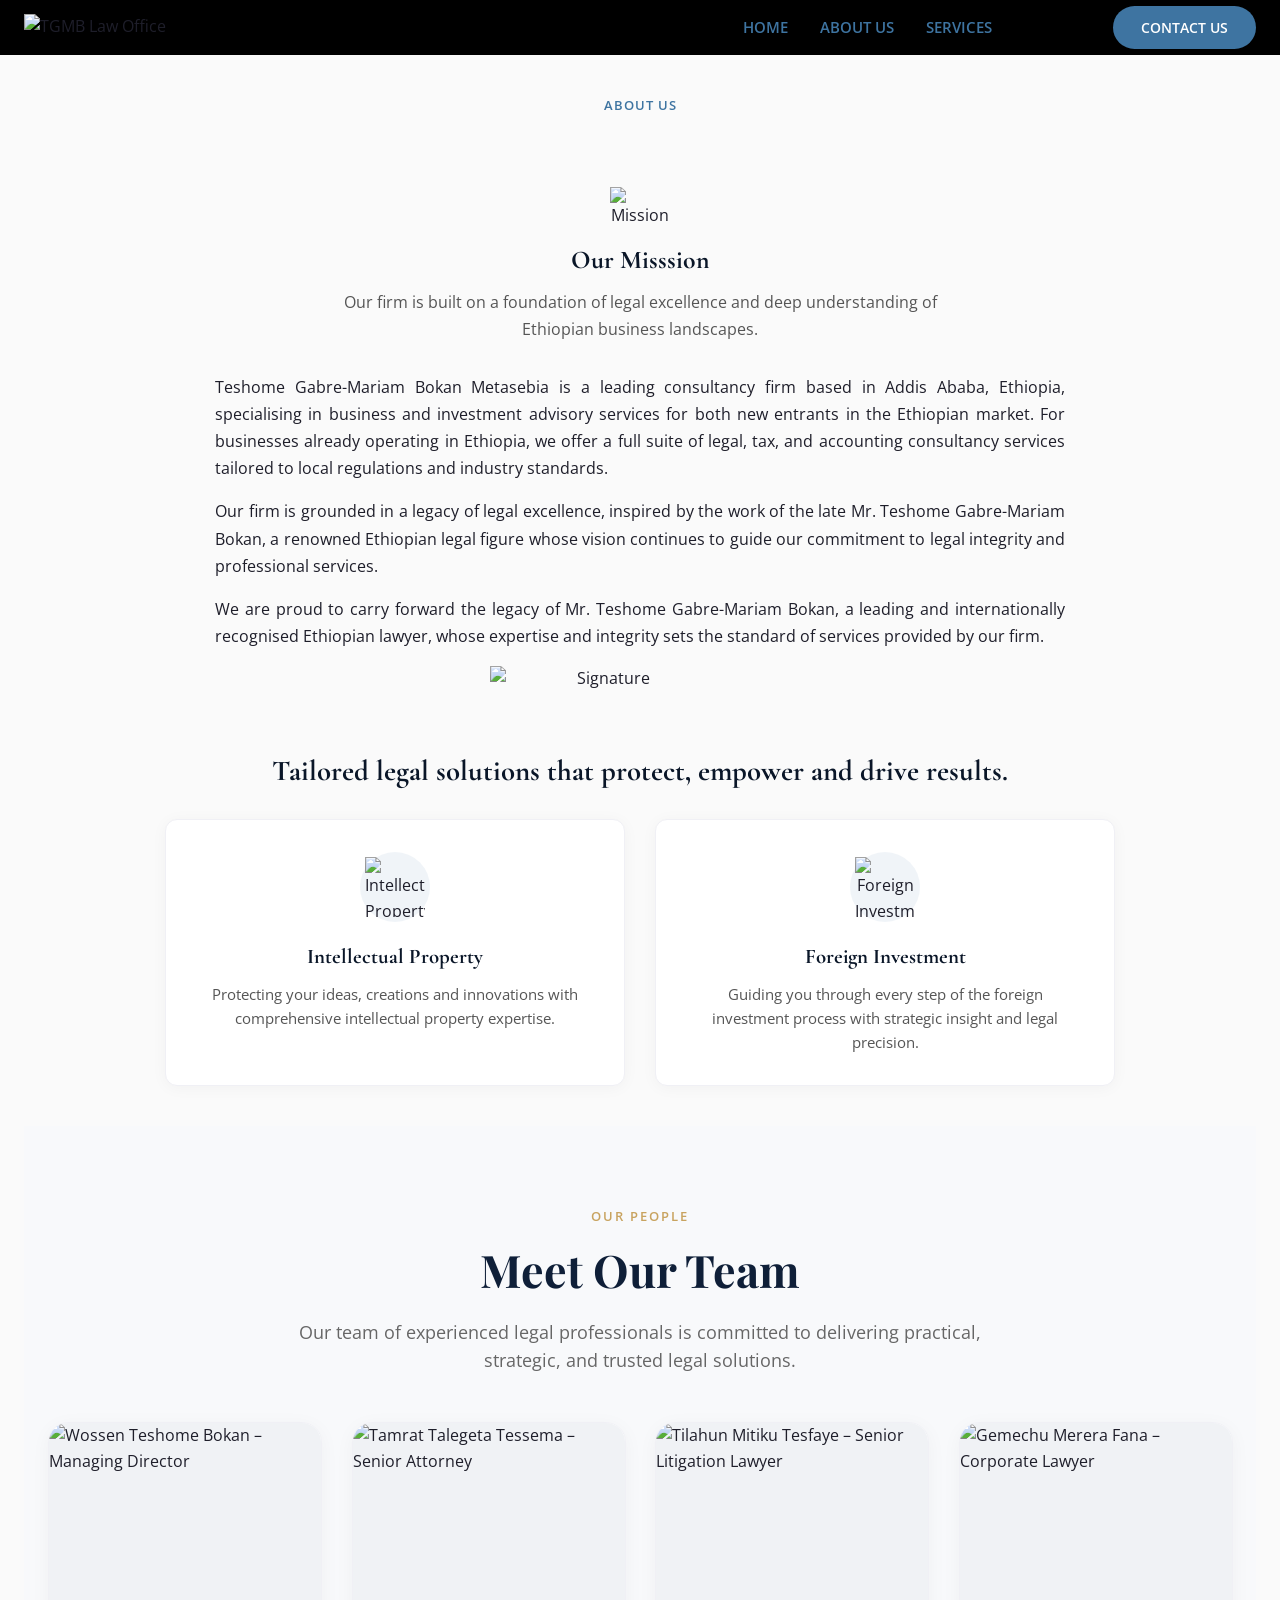
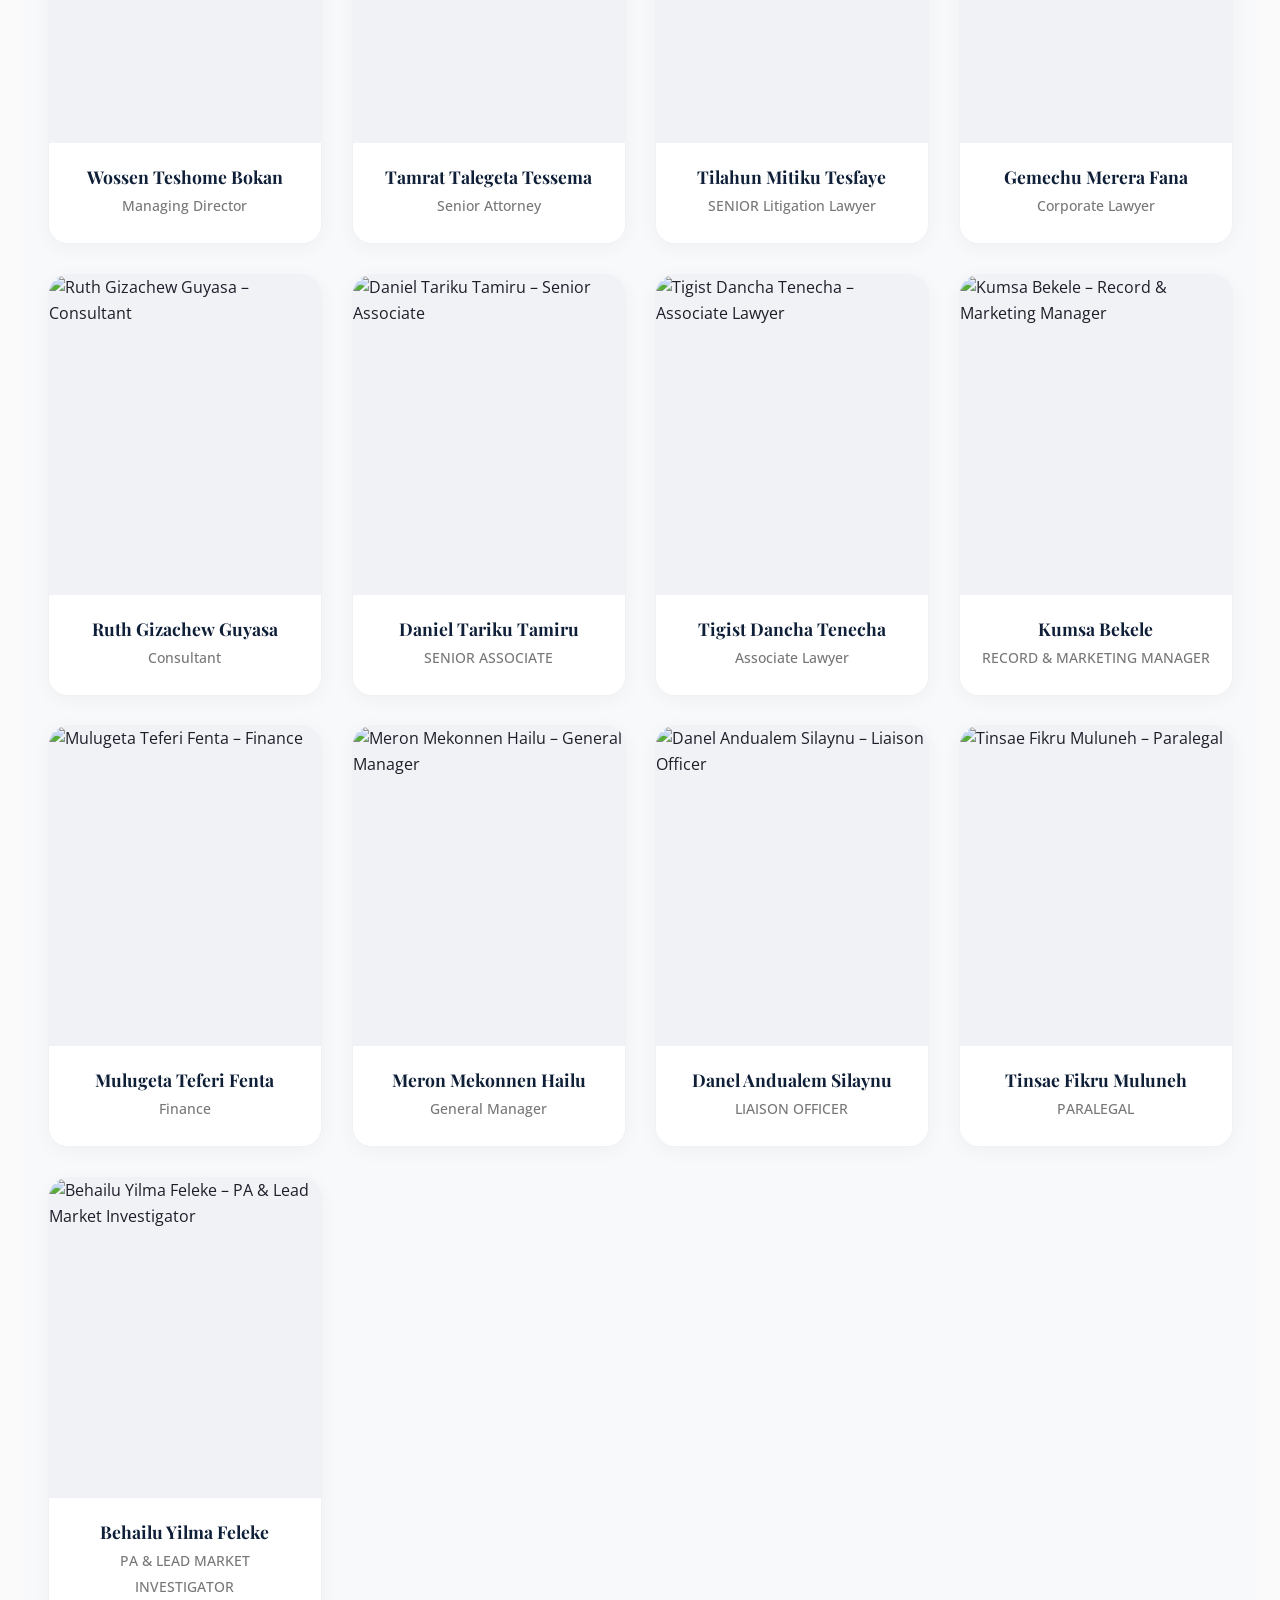
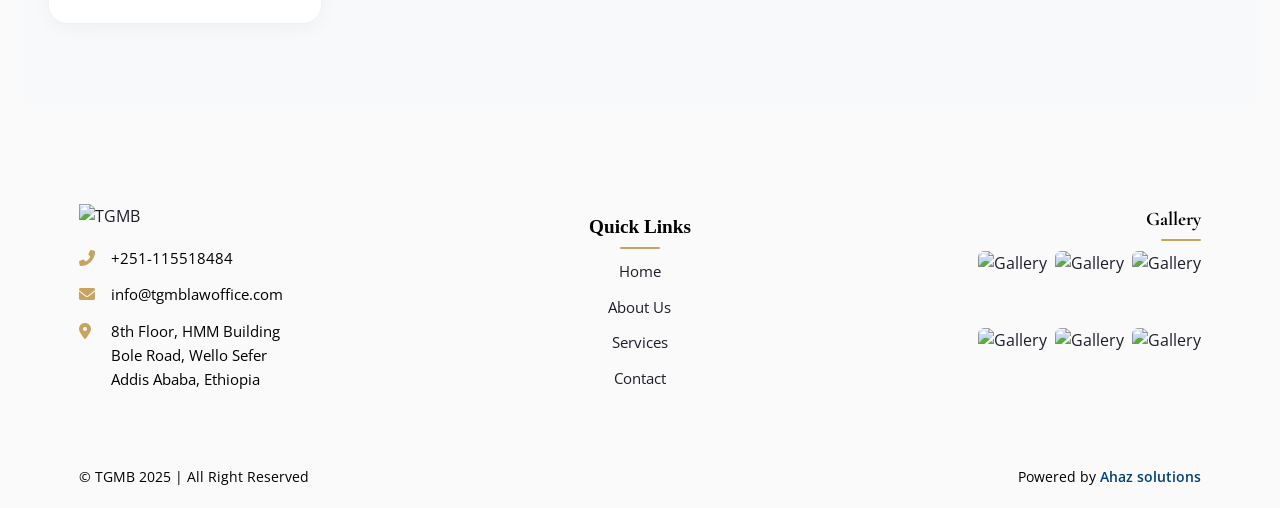
==== commit 6d79c7dc: "add contact page, edit about us page" ====
--- a/about.html
+++ b/about.html
@@ -466,7 +466,7 @@
             <!-- Card 2: Tamrat -->
             <div class="team-card" tabindex="0">
                 <div class="card-image">
-                    <img src="http://tgmblawoffice.com/wp-content/uploads/2024/07/senior-attorny-1024x683.jpg" alt="Tamrat Talegeta Tessema – Senior Attorney" loading="lazy">
+                    <img src="http://tgmblawoffice.com/wp-content/uploads/2024/07/senior-attorny-1024x683.jpg" alt="Tamrat Talegeta Tessema – Senior Attorney" loading="lazy" style="object-position: 70% center;">
                     <div class="card-overlay">
                         <div class="card-overlay-content">
                             <h3>Tamrat Talegeta Tessema</h3>
@@ -502,7 +502,7 @@
             <!-- Card 4: Gemechu -->
             <div class="team-card" tabindex="0">
                 <div class="card-image">
-                    <img src="http://tgmblawoffice.com/wp-content/uploads/2024/07/corporate-lawyer.jpg" alt="Gemechu Merera Fana – Corporate Lawyer" loading="lazy">
+                    <img src="http://tgmblawoffice.com/wp-content/uploads/2024/07/corporate-lawyer.jpg" alt="Gemechu Merera Fana – Corporate Lawyer" loading="lazy" style="object-position: 90% center;">
                     <div class="card-overlay">
                         <div class="card-overlay-content">
                             <h3>Gemechu Merera Fana</h3>
@@ -520,7 +520,7 @@
             <!-- Card 5: Ruth -->
             <div class="team-card" tabindex="0">
                 <div class="card-image">
-                    <img src="http://tgmblawoffice.com/wp-content/uploads/2024/07/cosultant-e1746115980244-1024x682.jpg" alt="Ruth Gizachew Guyasa – Consultant" loading="lazy">
+                    <img src="http://tgmblawoffice.com/wp-content/uploads/2024/07/cosultant-e1746115980244-1024x682.jpg" alt="Ruth Gizachew Guyasa – Consultant" loading="lazy" style="object-position: 70% center;">
                     <div class="card-overlay">
                         <div class="card-overlay-content">
                             <h3>Ruth Gizachew Guyasa</h3>
@@ -535,28 +535,28 @@
                 </div>
             </div>
 
-            <!-- Card 6: Daniel -->
-            <div class="team-card" tabindex="0">
-                <div class="card-image">
-                    <img src="http://tgmblawoffice.com/wp-content/uploads/2024/07/lawyerB.jpg" alt="Daniel Tariku Tamiru – Senior Associate" loading="lazy">
-                    <div class="card-overlay">
-                        <div class="card-overlay-content">
-                            <h3>Daniel Tariku Tamiru</h3>
-                            <span class="position">SENIOR ASSOCIATE</span>
-                            <p>Daniel Tariku Tamiru is a lawyer at the Firm, holding an LLB and an LLM in Business Law from the School of Law and Governance Studies, Addis Ababa University. Daniel, although an expert in intellectual property law, works full-time with both Corporate and Investment, and Intellectual Property departments of the Firm.</p>
-                        </div>
-                    </div>
-                </div>
-                <div class="card-body">
-                    <h4>Daniel Tariku Tamiru</h4>
-                    <span class="role">SENIOR ASSOCIATE</span>
-                </div>
-            </div>
+<!-- Card 6: Daniel -->
+<div class="team-card" tabindex="0">
+    <div class="card-image">
+        <img src="http://tgmblawoffice.com/wp-content/uploads/2024/07/lawyerB.jpg" alt="Daniel Tariku Tamiru – Senior Associate" loading="lazy" style="object-position: 90% center;">
+        <div class="card-overlay">
+            <div class="card-overlay-content">
+                <h3>Daniel Tariku Tamiru</h3>
+                <span class="position">SENIOR ASSOCIATE</span>
+                <p>Daniel Tariku Tamiru is a lawyer at the Firm, holding an LLB and an LLM in Business Law from the School of Law and Governance Studies, Addis Ababa University. Daniel, although an expert in intellectual property law, works full-time with both Corporate and Investment, and Intellectual Property departments of the Firm.</p>
+            </div>
+        </div>
+    </div>
+    <div class="card-body">
+        <h4>Daniel Tariku Tamiru</h4>
+        <span class="role">SENIOR ASSOCIATE</span>
+    </div>
+</div>
 
             <!-- Card 7: Tigist -->
             <div class="team-card" tabindex="0">
                 <div class="card-image">
-                    <img src="http://tgmblawoffice.com/wp-content/uploads/2025/06/photo_2_2025-06-14_23-55-28-e1749934902242.jpg" alt="Tigist Dancha Tenecha – Associate Lawyer" loading="lazy">
+                    <img src="http://tgmblawoffice.com/wp-content/uploads/2025/06/photo_2_2025-06-14_23-55-28-e1749934902242.jpg" alt="Tigist Dancha Tenecha – Associate Lawyer" loading="lazy" style="object-position: 90% center;">
                     <div class="card-overlay">
                         <div class="card-overlay-content">
                             <h3>Tigist Dancha Tenecha</h3>
@@ -592,7 +592,7 @@
             <!-- Card 9: Mulugeta -->
             <div class="team-card" tabindex="0">
                 <div class="card-image">
-                    <img src="http://tgmblawoffice.com/wp-content/uploads/2025/05/photo_2019-12-24_16-29-41-1024x682.jpg" alt="Mulugeta Teferi Fenta – Finance" loading="lazy">
+                    <img src="http://tgmblawoffice.com/wp-content/uploads/2025/05/photo_2019-12-24_16-29-41-1024x682.jpg" alt="Mulugeta Teferi Fenta – Finance" loading="lazy" style="object-position: 90% center;">
                     <div class="card-overlay">
                         <div class="card-overlay-content">
                             <h3>Mulugeta Teferi Fenta</h3>
@@ -610,7 +610,7 @@
             <!-- Card 10: Meron -->
             <div class="team-card" tabindex="0">
                 <div class="card-image">
-                    <img src="http://tgmblawoffice.com/wp-content/uploads/2025/05/photo_2019-12-24_16-29-44-2-e1746116491518.jpg" alt="Meron Mekonnen Hailu – General Manager" loading="lazy">
+                    <img src="http://tgmblawoffice.com/wp-content/uploads/2025/05/photo_2019-12-24_16-29-44-2-e1746116491518.jpg" alt="Meron Mekonnen Hailu – General Manager" loading="lazy" >
                     <div class="card-overlay">
                         <div class="card-overlay-content">
                             <h3>Meron Mekonnen Hailu</h3>
@@ -628,7 +628,7 @@
             <!-- Card 11: Danel -->
             <div class="team-card" tabindex="0">
                 <div class="card-image">
-                    <img src="http://tgmblawoffice.com/wp-content/uploads/2025/05/photo_2019-12-24_16-29-41-3-1024x682.jpg" alt="Danel Andualem Silaynu – Liaison Officer" loading="lazy">
+                    <img src="http://tgmblawoffice.com/wp-content/uploads/2025/05/photo_2019-12-24_16-29-41-3-1024x682.jpg" alt="Danel Andualem Silaynu – Liaison Officer" loading="lazy" style="object-position: 70% center;">
                     <div class="card-overlay">
                         <div class="card-overlay-content">
                             <h3>Danel Andualem Silaynu</h3>
@@ -664,7 +664,7 @@
             <!-- Card 13: Behailu -->
             <div class="team-card" tabindex="0">
                 <div class="card-image">
-                    <img src="http://tgmblawoffice.com/wp-content/uploads/2025/06/photo_3_2025-06-14_23-55-28-e1749934977629-1024x682.jpg" alt="Behailu Yilma Feleke – PA & Lead Market Investigator" loading="lazy">
+                    <img src="http://tgmblawoffice.com/wp-content/uploads/2025/06/photo_3_2025-06-14_23-55-28-e1749934977629-1024x682.jpg" alt="Behailu Yilma Feleke – PA & Lead Market Investigator" loading="lazy" style="object-position: 90% 65%;">
                     <div class="card-overlay">
                         <div class="card-overlay-content">
                             <h3>Behailu Yilma Feleke</h3>
--- a/assets/css/style.css
+++ b/assets/css/style.css
@@ -1166,99 +1166,187 @@
 }
 
 /* ============================================================
-   FOOTER
-   ============================================================ */
-.site-footer {
-    background: #0a1628;
-    color: #c8ced6;
-}
-
-.footer-widget-area {
-    padding: 56px 0 32px;
-}
-
-.footer-row {
+    FOOTER – ALIGNED WITH "MEET OUR TEAM" SECTION
+    ============================================================ */
+
+/* Use the same container max-width as the team section */
+.footer-aligned {
+    max-width: 1170px !important;
+    margin: 0 auto !important;
+    padding: 0 24px !important;
+}
+
+/* 3-column grid with exact alignment */
+.footer-aligned-grid {
+    display: grid;
+    grid-template-columns: 1fr 1fr 1fr;
+    gap: 40px;
+    padding: 60px 0 40px;
+    align-items: start;
+}
+
+/* Left column – left-aligned content */
+.footer-col-left {
+    text-align: left;
+}
+
+.footer-col-left .about-info-img img {
+    max-width: 180px;
+    margin-bottom: 16px;
+}
+
+.footer-col-left .widget-contact-information ul {
+    list-style: none;
+    padding: 0;
+    margin: 0;
+}
+
+.footer-col-left .widget-contact-information ul li {
     display: flex;
-    gap: 150px;
-    flex-wrap: wrap;
-}
-
-.footer-widget {
-    flex: 1;
-    display: flex;
-    flex-direction: column;
-}
-
-.footer-about .about-info-img img {
-    max-width: 260px !important;
+    align-items: flex-start;
+    gap: 12px;
+    margin-bottom: 12px;
+    color: #000000;
+    font-size: 0.95rem;
+    line-height: 1.6;
+}
+
+.footer-col-left .widget-contact-information ul li i {
+    color: #C8A35F;
+    width: 20px;
+    margin-top: 4px;
+    font-size: 1rem;
+}
+
+.footer-col-left .widget-contact-information ul li a {
+    color: #000000;
+    text-decoration: none;
+    transition: color 0.3s;
+}
+
+.footer-col-left .widget-contact-information ul li a:hover {
+    color: #C8A35F;
+}
+
+.widget-addr-dsc {
+    color: #000000;
+}
+
+/* Center column – centered content (aligns with the gap between team cards) */
+.footer-col-center {
+    text-align: center;
+    padding-top: 8px;
+}
+
+.footer-col-center h4 {
+    font-family: 'Merriweather', serif;
+    font-weight: 700;
+    font-size: 1.2rem;
+    color: #000000;
     margin-bottom: 16px;
-}
-
-.widget-contact-information ul {
+    position: relative;
+    display: inline-block;
+}
+
+.footer-col-center h4::after {
+    content: '';
+    position: absolute;
+    bottom: -6px;
+    left: 50%;
+    transform: translateX(-50%);
+    width: 40px;
+    height: 2px;
+    background: #C8A35F;
+    border-radius: 4px;
+}
+
+.footer-col-center ul {
     list-style: none;
-}
-
-.widget-contact-information ul li {
-    margin-bottom: 12px;
+    padding: 0;
+    margin: 0;
+}
+
+.footer-col-center ul li {
+    margin-bottom: 10px;
+}
+
+.footer-col-center ul li a {
+    color: #000000(255, 255, 255, 0.7);
+    text-decoration: none;
+    transition: color 0.3s, padding-left 0.3s;
+    font-family: 'Open Sans', sans-serif;
+    font-weight: 400;
     font-size: 0.95rem;
 }
 
-.widget-contact-information ul li a {
-    color: #c8ced6;
-    transition: color 0.3s;
-}
-
-.widget-contact-information ul li a:hover {
-    color: #3e74a1;
-}
-
-.widget-mail-address p {
-    font-size: 18px;
-    line-height: 1.5;
-    padding: 8px 0;
-}
-
-.widget-address-desc {
-    display: flex;
-    gap: 12px;
-}
-
-.widget-address-desc i {
-    margin-top: 4px;
-    color: #3e74a1;
-}
-
-/* Gallery Widget */
-.gallery-grid {
+.footer-col-center ul li a:hover {
+    color: #C8A35F;
+    padding-left: 6px;
+}
+
+/* Right column – right-aligned content (aligns with right edge of team cards) */
+.footer-col-right {
+    text-align: right;
+}
+
+.footer-col-right h4 {
+    font-family: 'Cormorant Garamond', serif;
+    font-weight: 700;
+    font-size: 1.2rem;
+    color: #000000;
+    margin-bottom: 16px;
+    position: relative;
+    display: inline-block;
+}
+
+.footer-col-right h4::after {
+    content: '';
+    position: absolute;
+    bottom: -6px;
+    right: 0;
+    width: 40px;
+    height: 2px;
+    background: #C8A35F;
+    border-radius: 4px;
+}
+
+/* Gallery Grid – right-aligned */
+.footer-col-right .gallery-grid {
     display: grid;
-    grid-template-columns: repeat(3, 85px);
+    grid-template-columns: repeat(3, 1fr);
     gap: 8px;
+    max-width: 260px;
+    margin-left: auto; /* pushes gallery to the right */
 }
 
 .gallery-item {
-    width: 85px;
-    height: 85px;
+    display: block;
+    aspect-ratio: 1 / 1;
     overflow: hidden;
     border-radius: 6px;
-    display: block;
 }
 
 .gallery-item img {
     width: 100%;
     height: 100%;
     object-fit: cover;
-    transition: transform 0.3s;
+    transition: transform 0.3s ease;
 }
 
 .gallery-item:hover img {
-    transform: scale(1.08);
-}
-
-/* Footer Bottom */
+    transform: scale(1.05);
+}
+
+/* ---- Footer Bottom ---- */
 .footer-bottom {
-    padding: 24px 0;
-    border-top: 1px solid rgba(255,255,255,0.06);
-    background: rgba(0,0,0,0.3);
+    border-top: 1px solid rgba(255, 255, 255, 0.06);
+    padding: 20px 0;
+}
+
+.footer-bottom .container {
+    max-width: 1170px;
+    margin: 0 auto;
+    padding: 0 24px;
 }
 
 .footer-bottom-inner {
@@ -1266,30 +1354,85 @@
     justify-content: space-between;
     align-items: center;
     flex-wrap: wrap;
-    gap: 16px;
-}
-
-.site-info-left {
-    font-size: 1em;
-}
-
-.tgmb-text {
-    font-size: 1em;
-}
-
-.tgmb-small {
-    font-size: 12px;
-    margin-left: -2px;
-}
-
-.site-info-right {
-    font-size: 1em;
-}
-
-.site-info-right .tgmb-small {
-    margin-left: -2px;
-    position: relative;
-    left: -198px;
+    gap: 12px;
+    font-size: 0.9rem;
+    color: #000000;
+}
+
+.footer-bottom-inner strong a {
+    color: #C8A35F;
+    text-decoration: none;
+    transition: color 0.3s;
+}
+
+.footer-bottom-inner strong a:hover {
+    color: #000000;
+}
+
+/* ============================================================
+    RESPONSIVE
+    ============================================================ */
+@media (max-width: 992px) {
+    .footer-aligned-grid {
+        grid-template-columns: 1fr 1fr;
+        gap: 30px;
+    }
+    .footer-col-left {
+        grid-column: 1 / 2;
+    }
+    .footer-col-center {
+        grid-column: 2 / 3;
+    }
+    .footer-col-right {
+        grid-column: 1 / -1;
+        text-align: center;
+    }
+    .footer-col-right h4::after {
+        left: 50%;
+        right: auto;
+        transform: translateX(-50%);
+    }
+    .footer-col-right .gallery-grid {
+        margin: 0 auto;
+    }
+}
+
+@media (max-width: 768px) {
+    .footer-aligned-grid {
+        grid-template-columns: 1fr;
+        gap: 28px;
+        padding: 40px 0 30px;
+        text-align: center;
+    }
+    .footer-col-left {
+        text-align: center;
+    }
+    .footer-col-left .widget-contact-information ul li {
+        justify-content: center;
+    }
+    .footer-col-center {
+        text-align: center;
+    }
+    .footer-col-center h4::after {
+        left: 50%;
+        transform: translateX(-50%);
+    }
+    .footer-col-right {
+        text-align: center;
+    }
+    .footer-col-right h4::after {
+        left: 50%;
+        right: auto;
+        transform: translateX(-50%);
+    }
+    .footer-col-right .gallery-grid {
+        margin: 0 auto;
+    }
+    .footer-bottom-inner {
+        flex-direction: column;
+        text-align: center;
+        gap: 6px;
+    }
 }
 
 /* ============================================================
@@ -2060,4 +2203,285 @@
     .card-body h4 {
         font-size: 1rem;
     }
+}
+/* ============================================================
+    HERO – MODERN, ATTRACTIVE, PREMIUM
+    ============================================================ */
+
+.hero {
+    position: relative;
+    min-height: 100vh;
+    min-height: 100dvh;
+    display: flex;
+    align-items: center;
+    overflow: hidden;
+}
+
+/* ---- Background ---- */
+.hero-background {
+    position: absolute;
+    inset: 0;
+    background-size: cover;
+    background-position: center;
+    background-repeat: no-repeat;
+    transform: scale(1.02);
+    animation: heroZoom 20s ease-in-out infinite alternate;
+}
+
+@keyframes heroZoom {
+    0%   { transform: scale(1.02); }
+    100% { transform: scale(1.12); }
+}
+
+/* ---- Gradient Overlay (Premium) ---- */
+.hero-overlay-gradient {
+    position: absolute;
+    inset: 0;
+    background:
+        linear-gradient(135deg, rgba(10, 22, 40, 0.92) 0%, rgba(10, 22, 40, 0.60) 50%, rgba(10, 22, 40, 0.30) 100%);
+    z-index: 1;
+}
+
+/* ---- Gold Accent Line ---- */
+.hero-accent-line {
+    position: absolute;
+    top: 0;
+    left: 0;
+    width: 0;
+    height: 4px;
+    background: #C8A35F;
+    z-index: 3;
+    animation: slideAccent 1.2s ease forwards 0.3s;
+}
+
+@keyframes slideAccent {
+    0%   { width: 0; }
+    100% { width: 100%; }
+}
+
+/* ---- Content Wrapper ---- */
+.hero-content-wrapper {
+    position: relative;
+    z-index: 2;
+    width: 100%;
+    padding: 120px 24px 60px;
+}
+
+.hero-content-inner {
+    max-width: 820px;
+    margin: 0 auto;
+    opacity: 0;
+    animation: heroFadeIn 1s ease forwards 0.5s;
+}
+
+@keyframes heroFadeIn {
+    0%   { opacity: 0; transform: translateY(40px); }
+    100% { opacity: 1; transform: translateY(0); }
+}
+
+/* ---- Badge ---- */
+.hero-badge {
+    display: inline-block;
+    font-size: 0.7rem;
+    font-weight: 600;
+    text-transform: uppercase;
+    letter-spacing: 2.5px;
+    color: #C8A35F;
+    background: rgba(200, 163, 95, 0.12);
+    padding: 6px 20px;
+    border-radius: 50px;
+    border: 1px solid rgba(200, 163, 95, 0.15);
+    margin-bottom: 20px;
+}
+
+/* ---- Title ---- */
+.hero-title {
+    font-family: 'Playfair Display', serif;
+    font-weight: 700;
+    font-size: clamp(2.8rem, 7vw, 4.8rem);
+    line-height: 1.08;
+    color: #ffffff;
+    margin-bottom: 18px;
+    letter-spacing: -0.5px;
+}
+
+.hero-title span {
+    color: #C8A35F;
+    position: relative;
+}
+
+/* ---- Description ---- */
+.hero-description {
+    font-family: 'Inter', sans-serif;
+    font-size: clamp(1rem, 1.3vw, 1.2rem);
+    color: rgba(255, 255, 255, 0.78);
+    max-width: 580px;
+    line-height: 1.7;
+    margin-bottom: 32px;
+}
+
+/* ---- Buttons ---- */
+.hero-buttons {
+    display: flex;
+    flex-wrap: wrap;
+    gap: 16px;
+    align-items: center;
+}
+
+.btn-hero-primary {
+    display: inline-flex;
+    align-items: center;
+    gap: 12px;
+    padding: 16px 38px;
+    background: #C8A35F;
+    color: #0F1F38;
+    font-weight: 700;
+    font-size: 1rem;
+    font-family: 'Inter', sans-serif;
+    border-radius: 50px;
+    text-decoration: none;
+    transition: all 0.4s cubic-bezier(0.25, 0.46, 0.45, 0.94);
+    box-shadow: 0 8px 30px rgba(200, 163, 95, 0.35);
+    border: none;
+    cursor: pointer;
+}
+
+.btn-hero-primary:hover {
+    background: #ffffff;
+    color: #0F1F38;
+    transform: translateY(-3px) scale(1.02);
+    box-shadow: 0 16px 48px rgba(200, 163, 95, 0.45);
+}
+
+.btn-hero-primary i {
+    transition: transform 0.3s ease;
+}
+
+.btn-hero-primary:hover i {
+    transform: translateX(6px);
+}
+
+.btn-hero-secondary {
+    display: inline-flex;
+    align-items: center;
+    gap: 10px;
+    padding: 16px 32px;
+    background: transparent;
+    color: #ffffff;
+    font-weight: 600;
+    font-size: 1rem;
+    font-family: 'Inter', sans-serif;
+    border-radius: 50px;
+    text-decoration: none;
+    transition: all 0.4s ease;
+    border: 2px solid rgba(255, 255, 255, 0.20);
+    cursor: pointer;
+}
+
+.btn-hero-secondary:hover {
+    background: rgba(255, 255, 255, 0.06);
+    border-color: rgba(200, 163, 95, 0.5);
+    color: #C8A35F;
+    transform: translateY(-3px);
+}
+
+.btn-hero-secondary i {
+    color: #C8A35F;
+}
+
+/* ---- Scroll Indicator ---- */
+.hero-scroll {
+    position: absolute;
+    bottom: 40px;
+    left: 50%;
+    transform: translateX(-50%);
+    z-index: 3;
+    display: flex;
+    flex-direction: column;
+    align-items: center;
+    gap: 6px;
+    animation: scrollBounce 2.4s ease-in-out infinite;
+}
+
+.hero-scroll .scroll-text {
+    font-size: 0.65rem;
+    text-transform: uppercase;
+    letter-spacing: 2px;
+    color: rgba(255, 255, 255, 0.4);
+}
+
+.hero-scroll .scroll-line {
+    display: block;
+    width: 1px;
+    height: 32px;
+    background: linear-gradient(to bottom, rgba(200, 163, 95, 0.6), transparent);
+    margin: 0 auto;
+    animation: scrollLine 1.8s ease-in-out infinite;
+}
+
+@keyframes scrollBounce {
+    0%, 100% { transform: translateX(-50%) translateY(0); }
+    50%      { transform: translateX(-50%) translateY(6px); }
+}
+
+@keyframes scrollLine {
+    0%   { height: 32px; opacity: 1; }
+    100% { height: 8px; opacity: 0.2; }
+}
+
+/* ============================================================
+    RESPONSIVE
+    ============================================================ */
+
+@media (max-width: 768px) {
+    .hero-content-wrapper {
+        padding: 100px 20px 40px;
+        text-align: center;
+    }
+
+    .hero-description {
+        margin-left: auto;
+        margin-right: auto;
+    }
+
+    .hero-buttons {
+        justify-content: center;
+    }
+
+    .hero-badge {
+        font-size: 0.6rem;
+        padding: 4px 14px;
+    }
+
+    .btn-hero-primary,
+    .btn-hero-secondary {
+        padding: 14px 28px;
+        font-size: 0.9rem;
+    }
+
+    .hero-scroll {
+        bottom: 24px;
+    }
+}
+
+@media (max-width: 480px) {
+    .hero-title {
+        font-size: 2.2rem;
+    }
+
+    .hero-description {
+        font-size: 0.95rem;
+    }
+
+    .hero-buttons {
+        flex-direction: column;
+        align-items: center;
+        width: 100%;
+    }
+
+    .btn-hero-primary,
+    .btn-hero-secondary {
+        width: 100%;
+        justify-content: center;
+    }
 }
